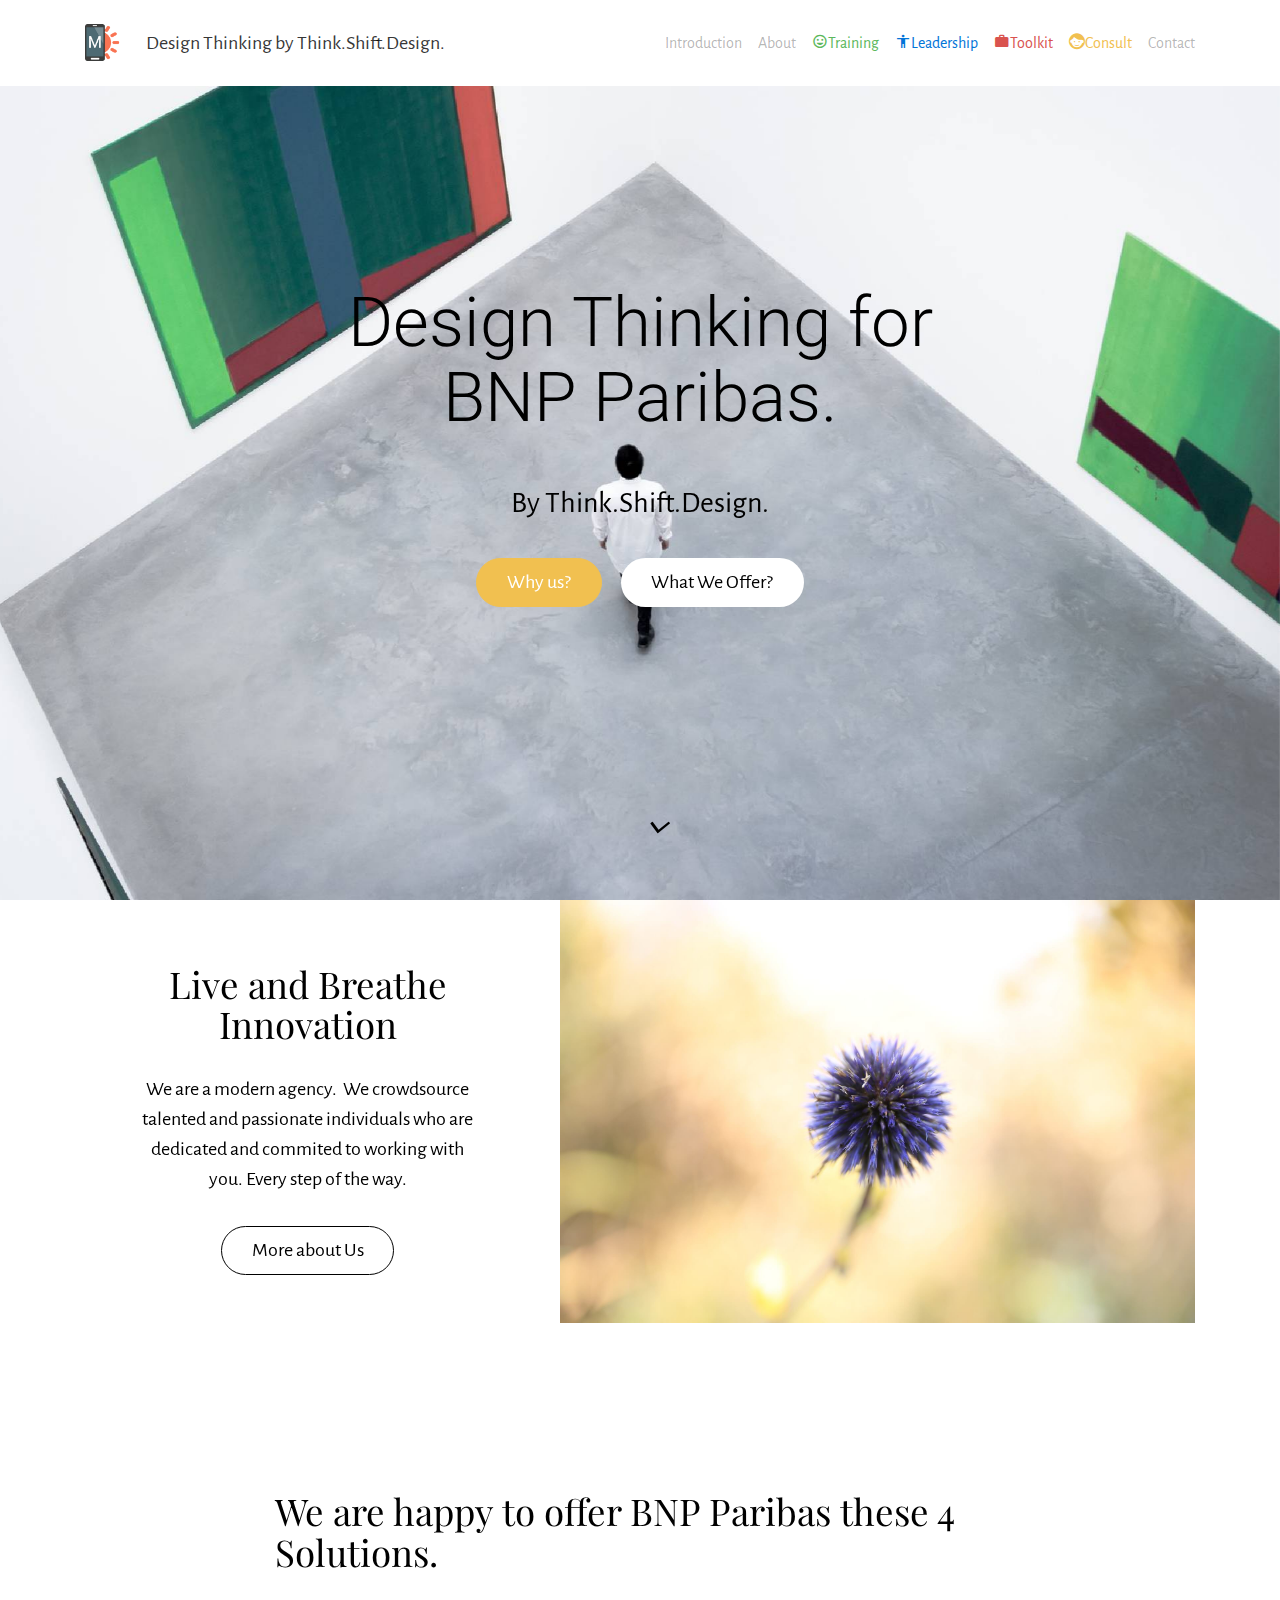
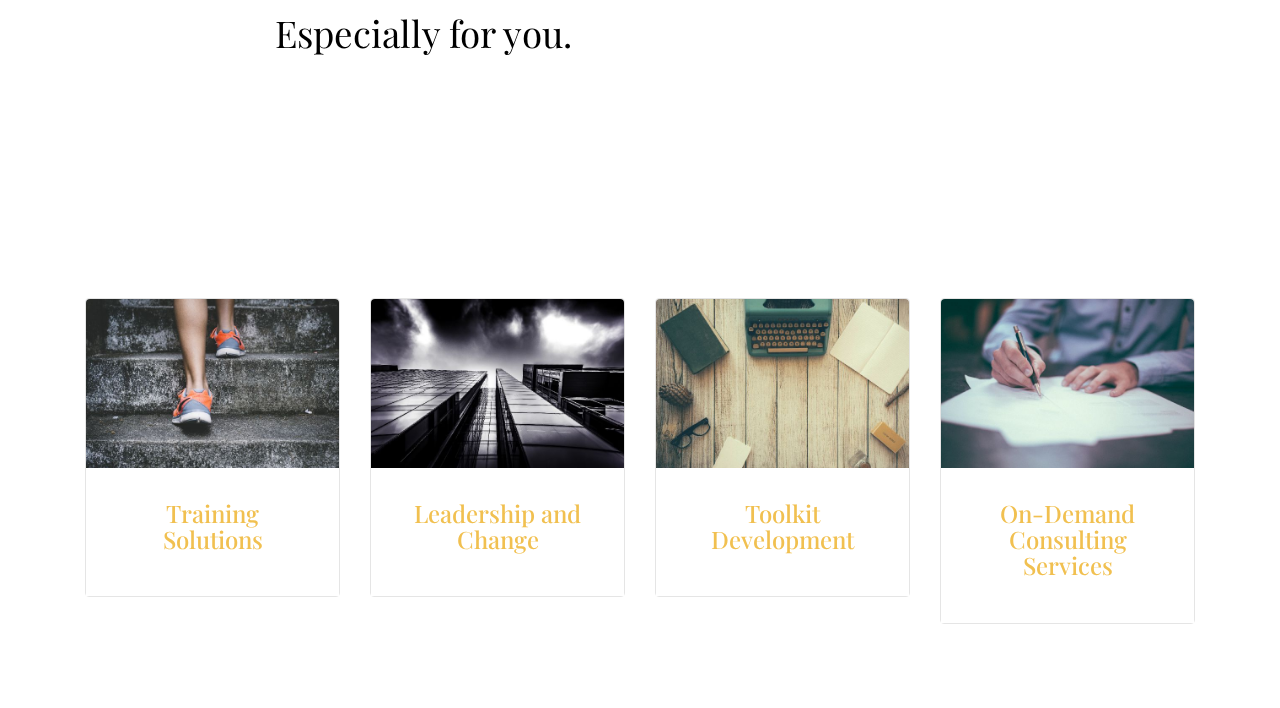
==== index.html @ ac3b5e06 "first draft" ====
<!DOCTYPE html>
<html>
<head>
  <!-- Site made with Mobirise Website Builder v3.10.3, https://mobirise.com -->
  <meta charset="UTF-8">
  <meta http-equiv="X-UA-Compatible" content="IE=edge">
  <meta name="generator" content="Mobirise v3.10.3, mobirise.com">
  <meta name="viewport" content="width=device-width, initial-scale=1">
  <link rel="shortcut icon" href="assets/images/logo.png" type="image/x-icon">
  <meta name="description" content="">
  
  <link rel="stylesheet" href="https://fonts.googleapis.com/css?family=Playfair+Display:400,700&subset=latin,cyrillic">
  <link rel="stylesheet" href="https://fonts.googleapis.com/css?family=Alegreya+Sans:400,700&subset=latin,vietnamese,latin-ext">
  <link rel="stylesheet" href="assets/bootstrap-material-design-font/css/material.css">
  <link rel="stylesheet" href="assets/font-awesome/css/font-awesome.min.css">
  <link rel="stylesheet" href="assets/tether/tether.min.css">
  <link rel="stylesheet" href="assets/bootstrap/css/bootstrap.min.css">
  <link rel="stylesheet" href="assets/font-awesome/css/font-awesome.min.css">
  <link rel="stylesheet" href="assets/puritym/css/style.css">
  <link rel="stylesheet" href="assets/mobirise/css/mbr-additional.css" type="text/css">
  
  
  
</head>
<body>
<nav class="navbar navbar-light mbr-navbar navbar-fixed-top" id="menu-6" style="background-color: rgb(255, 255, 255);">
    <div class="container">
        <button class="navbar-toggler pull-right hidden-md-up" type="button" data-toggle="collapse" data-target="#exCollapsingNavbar2">
            ☰
        </button>
        <div class="clearfix"></div>
        <div class="collapse navbar-toggleable-sm" id="exCollapsingNavbar2">
            <span class="navbar-logo"><a href="https://mobirise.com"><img src="assets/images/logo.png" alt="Mobirise"></a></span>
            <span><a class="navbar-brand" href="https://mobirise.com">Design Thinking by Think.Shift.Design.</a></span>

            

            <ul class="nav navbar-nav pull-xs-right"><li class="nav-item"><a class="nav-link" href="index.html">Introduction</a></li> <li class="nav-item"><a class="nav-link" href="index.html">About</a></li> <li class="nav-item"><a class="nav-link text-success" href="training.html"><span class="mdi-editor-insert-emoticon mbr-iconfont mbr-iconfont-btn-parent"></span>Training</a></li> <li class="nav-item"><a class="nav-link text-primary" href="leadership.html"><span class="mdi-action-accessibility mbr-iconfont mbr-iconfont-btn-parent"></span>Leadership</a></li> <li class="nav-item"><a class="nav-link text-danger" href="toolkit.html"><span class="mdi-action-work mbr-iconfont mbr-iconfont-btn-parent"></span>Toolkit</a></li> <li class="nav-item"><a class="nav-link text-warning" href="leadership.html"><span class="mdi-action-face-unlock mbr-iconfont mbr-iconfont-btn-parent"></span>Consult</a></li><li class="nav-item"><a class="nav-link" href="https://mobirise.com">Contact</a></li></ul>
        </div>
    </div>
</nav>

<section class="mbr-section mbr-section-full mbr-parallax-background mbr-after-navbar" id="header4-0" style="background-image: url(assets/images/full-unsplash-photo-1470072242968-5602a4283d62-2000x1344-5.jpg);">
    <div class="mbr-table-cell">
        
        <div class="container">
            <div class="row">
                <div class="col-md-8 col-md-offset-2 text-xs-center">

                    <h1 class="mbr-section-title display-1">Design Thinking for BNP Paribas.</h1>
                    <p class="lead">By Think.Shift.Design.</p>
                    <div class="mbr-buttons--center"><a class="btn btn-lg btn-warning" href="index.html#msg-box4-1">Why us?</a> <a class="btn btn-lg btn-white" href="index.html#msg-box2-3">What We Offer?</a></div>
                </div>
            </div>
        </div>
        <a class="mbr-arrow" href="#msg-box4-1"><i class="fa fa-angle-down"></i></a>
    </div>
</section>

<section class="mbr-section mbr-section-nopadding" id="msg-box4-1" style="background-color: rgb(255, 255, 255);">
    
    <div class="container">
        <div class="row">
            
            <div class="col-xs-12 col-md-6 col-lg-5 mbr-inner-padding text-xs-center">
                <h3 class="mbr-section-title display-4">Live and Breathe Innovation</h3>
                
                <div class="lead"><p>We are a modern agency. &nbsp;We crowdsource talented and passionate individuals who are dedicated and commited to working with you. Every step of the way.</p></div>
                <div><a class="btn btn-lg btn-secondary-outline" href="https://mobirise.com">More about Us</a></div>
            </div>
            <div class="col-md-6 col-lg-7">
                <div class="mbr-figure"><img src="assets/images/photo-4.jpg"></div>
            </div>
        </div>
    </div>
</section>

<section class="mbr-section mbr-section__container mbr-section__container--isolated" id="header3-u">
    <div class="container">
        <div class="row">
            <div class="col-md-8 col-md-offset-2">
                <h3 class="mbr-section-title display-4">We are happy to offer BNP Paribas these 4 Solutions.<br><br>Especially for you.</h3>
                
            </div>
        </div>
    </div>
</section>

<section class="mbr-section mbr-section-small" id="features1-5" style="background-color: rgb(255, 255, 255);">
    
    <div class="container">
        <div class="row">
            <div class="col-sm-6 col-md-3">
                <div class="card cart-block">
                    <div><a href="training.html"><img src="assets/images/full-unsplash-photo-1476480862126-209bfaa8edc8-600x400-18.jpg" class="card-img-top"></a></div>
                    <div class="card-block">
                        <h4 class="card-title text-xs-center"><a href="training.html" target="_blank">Training Solutions</a></h4>
                        
                        
                    </div>
                </div>
            </div>
            <div class="col-sm-6 col-md-3">
                <div class="card cart-block">
                    <div><a href="leadership.html"><img src="assets/images/full-unsplash-photo-1471523094700-e1ec9d935a90-600x400-56.jpg" class="card-img-top"></a></div>
                    <div class="card-block">
                        <h4 class="card-title text-xs-center"><a href="leadership.html" target="_blank">Leadership and Change</a></h4>
                        
                        
                    </div>
                </div>
            </div>
            <div class="col-sm-6 col-md-3">
                <div class="card cart-block">
                    <div><img src="assets/images/full-unsplash-photo-1432821596592-e2c18b78144f-600x400-53.jpg" class="card-img-top"></div>
                    <div class="card-block">
                        <h4 class="card-title text-xs-center"><a href="toolkit.html" target="_blank">Toolkit Development</a></h4>
                        
                        
                    </div>
                </div>
            </div>
            <div class="col-sm-6 col-md-3">
                <div class="card cart-block">
                    <div><img src="assets/images/full-unsplash-photo-1450101499163-c8848c66ca85-600x400-74.jpg" class="card-img-top"></div>
                    <div class="card-block">
                        <h4 class="card-title text-xs-center"><a href="consult.html" target="_blank">On-Demand Consulting Services</a></h4>
                        
                        
                    </div>
                </div>
            </div>
        </div>
    </div>
</section>


  <script src="assets/web/assets/jquery/jquery.min.js"></script>
  <script src="assets/tether/tether.min.js"></script>
  <script src="assets/bootstrap/js/bootstrap.min.js"></script>
  <script src="assets/smooth-scroll/SmoothScroll.js"></script>
  <script src="assets/jarallax/jarallax.js"></script>
  <script src="assets/puritym/js/script.js"></script>
  
  
</body>
</html>
---- assets/bootstrap-material-design-font/css/material.css ----
@font-face {
  font-family: 'Material-Design-Icons';
  src: url('../fonts/Material-Design-Icons.eot?3ocs8m');
  src: url('../fonts/Material-Design-Icons.eot?#iefix3ocs8m') format('embedded-opentype'), url('../fonts/Material-Design-Icons.woff?3ocs8m') format('woff'), url('../fonts/Material-Design-Icons.ttf?3ocs8m') format('truetype'), url('../fonts/Material-Design-Icons.svg?3ocs8m#Material-Design-Icons') format('svg');
  font-weight: normal;
  font-style: normal;
}
[class^="mdi-"],
[class*="mdi-"] {
  speak: none;
  display: inline-block;
  font-style: normal;
  font-variant:normal;
  font-weight:normal;
/*  font-size:24px;*/
  line-height:1;
  font-family:'Material-Design-Icons' !important;
  text-rendering: auto;
  
  -webkit-font-smoothing: antialiased;
  -moz-osx-font-smoothing: grayscale;
  -webkit-transform: translate(0, 0);
      -ms-transform: translate(0, 0);
          transform: translate(0, 0);
}
[class^="mdi-"]:before,
[class*="mdi-"]:before {
  display: inline-block;
  speak: none;
  text-decoration: inherit;
}
[class^="mdi-"].pull-left,
[class*="mdi-"].pull-left {
  margin-right: .3em;
}
[class^="mdi-"].pull-right,
[class*="mdi-"].pull-right {
  margin-left: .3em;
}
[class^="mdi-"].mdi-lg:before,
[class*="mdi-"].mdi-lg:before,
[class^="mdi-"].mdi-lg:after,
[class*="mdi-"].mdi-lg:after {
  font-size: 1.33333333em;
  line-height: 0.75em;
  vertical-align: -15%;
}
[class^="mdi-"].mdi-2x:before,
[class*="mdi-"].mdi-2x:before,
[class^="mdi-"].mdi-2x:after,
[class*="mdi-"].mdi-2x:after {
  font-size: 2em;
}
[class^="mdi-"].mdi-3x:before,
[class*="mdi-"].mdi-3x:before,
[class^="mdi-"].mdi-3x:after,
[class*="mdi-"].mdi-3x:after {
  font-size: 3em;
}
[class^="mdi-"].mdi-4x:before,
[class*="mdi-"].mdi-4x:before,
[class^="mdi-"].mdi-4x:after,
[class*="mdi-"].mdi-4x:after {
  font-size: 4em;
}
[class^="mdi-"].mdi-5x:before,
[class*="mdi-"].mdi-5x:before,
[class^="mdi-"].mdi-5x:after,
[class*="mdi-"].mdi-5x:after {
  font-size: 5em;
}
[class^="mdi-device-signal-cellular-"]:after,
[class^="mdi-device-battery-"]:after,
[class^="mdi-device-battery-charging-"]:after,
[class^="mdi-device-signal-cellular-connected-no-internet-"]:after,
[class^="mdi-device-signal-wifi-"]:after,
[class^="mdi-device-signal-wifi-statusbar-not-connected"]:after,
.mdi-device-network-wifi:after {
  opacity: .3;
  position: absolute;
  left: 0;
  top: 0;
  z-index: 1;
  display: inline-block;
  speak: none;
  text-decoration: inherit;
}
[class^="mdi-device-signal-cellular-"]:after {
  content: "\e758";
}
[class^="mdi-device-battery-"]:after {
  content: "\e735";
}
[class^="mdi-device-battery-charging-"]:after {
  content: "\e733";
}
[class^="mdi-device-signal-cellular-connected-no-internet-"]:after {
  content: "\e75d";
}
[class^="mdi-device-signal-wifi-"]:after,
.mdi-device-network-wifi:after {
  content: "\e765";
}
[class^="mdi-device-signal-wifi-statusbasr-not-connected"]:after {
  content: "\e8f7";
}
.mdi-device-signal-cellular-off:after,
.mdi-device-signal-cellular-null:after,
.mdi-device-signal-cellular-no-sim:after,
.mdi-device-signal-wifi-off:after,
.mdi-device-signal-wifi-4-bar:after,
.mdi-device-signal-cellular-4-bar:after,
.mdi-device-battery-alert:after,
.mdi-device-signal-cellular-connected-no-internet-4-bar:after,
.mdi-device-battery-std:after,
.mdi-device-battery-full .mdi-device-battery-unknown:after {
  content: "";
}
.mdi-fw {
  width: 1.28571429em;
  text-align: center;
}
.mdi-ul {
  padding-left: 0;
  margin-left: 2.14285714em;
  list-style-type: none;
}
.mdi-ul > li {
  position: relative;
}
.mdi-li {
  position: absolute;
  left: -2.14285714em;
  width: 2.14285714em;
  top: 0.14285714em;
  text-align: center;
}
.mdi-li.mdi-lg {
  left: -1.85714286em;
}
.mdi-border {
  padding: .2em .25em .15em;
  border: solid 0.08em #eeeeee;
  border-radius: .1em;
}
.mdi-spin {
  -webkit-animation: mdi-spin 2s infinite linear;
  animation: mdi-spin 2s infinite linear;
  -webkit-transform-origin: 50% 50%;
  -ms-transform-origin: 50% 50%;
      transform-origin: 50% 50%;
}
.mdi-pulse {
  -webkit-animation: mdi-spin 1s steps(8) infinite;
  animation: mdi-spin 1s steps(8) infinite;
  -webkit-transform-origin: 50% 50%;
  -ms-transform-origin: 50% 50%;
      transform-origin: 50% 50%;
}
@-webkit-keyframes mdi-spin {
  0% {
    -webkit-transform: rotate(0deg);
    transform: rotate(0deg);
  }
  100% {
    -webkit-transform: rotate(359deg);
    transform: rotate(359deg);
  }
}
@keyframes mdi-spin {
  0% {
    -webkit-transform: rotate(0deg);
    transform: rotate(0deg);
  }
  100% {
    -webkit-transform: rotate(359deg);
    transform: rotate(359deg);
  }
}
.mdi-rotate-90 {
  filter: progid:DXImageTransform.Microsoft.BasicImage(rotation=1);
  -webkit-transform: rotate(90deg);
  -ms-transform: rotate(90deg);
  transform: rotate(90deg);
}
.mdi-rotate-180 {
  filter: progid:DXImageTransform.Microsoft.BasicImage(rotation=2);
  -webkit-transform: rotate(180deg);
  -ms-transform: rotate(180deg);
  transform: rotate(180deg);
}
.mdi-rotate-270 {
  filter: progid:DXImageTransform.Microsoft.BasicImage(rotation=3);
  -webkit-transform: rotate(270deg);
  -ms-transform: rotate(270deg);
  transform: rotate(270deg);
}
.mdi-flip-horizontal {
  filter: progid:DXImageTransform.Microsoft.BasicImage(rotation=0, mirror=1);
  -webkit-transform: scale(-1, 1);
  -ms-transform: scale(-1, 1);
  transform: scale(-1, 1);
}
.mdi-flip-vertical {
  filter: progid:DXImageTransform.Microsoft.BasicImage(rotation=2, mirror=1);
  -webkit-transform: scale(1, -1);
  -ms-transform: scale(1, -1);
  transform: scale(1, -1);
}
:root .mdi-rotate-90,
:root .mdi-rotate-180,
:root .mdi-rotate-270,
:root .mdi-flip-horizontal,
:root .mdi-flip-vertical {
  -webkit-filter: none;
          filter: none;
}
.mdi-stack {
  position: relative;
  display: inline-block;
  width: 2em;
  height: 2em;
  line-height: 2em;
  vertical-align: middle;
}
.mdi-stack-1x,
.mdi-stack-2x {
  position: absolute;
  left: 0;
  width: 100%;
  text-align: center;
}
.mdi-stack-1x {
  line-height: inherit;
}
.mdi-stack-2x {
  font-size: 2em;
}
.mdi-inverse {
  color: #ffffff;
}
/* Start Icons */
.mdi-action-3d-rotation:before {
  content: "\e600";
}
.mdi-action-accessibility:before {
  content: "\e601";
}
.mdi-action-account-balance-wallet:before {
  content: "\e602";
}
.mdi-action-account-balance:before {
  content: "\e603";
}
.mdi-action-account-box:before {
  content: "\e604";
}
.mdi-action-account-child:before {
  content: "\e605";
}
.mdi-action-account-circle:before {
  content: "\e606";
}
.mdi-action-add-shopping-cart:before {
  content: "\e607";
}
.mdi-action-alarm-add:before {
  content: "\e608";
}
.mdi-action-alarm-off:before {
  content: "\e609";
}
.mdi-action-alarm-on:before {
  content: "\e60a";
}
.mdi-action-alarm:before {
  content: "\e60b";
}
.mdi-action-android:before {
  content: "\e60c";
}
.mdi-action-announcement:before {
  content: "\e60d";
}
.mdi-action-aspect-ratio:before {
  content: "\e60e";
}
.mdi-action-assessment:before {
  content: "\e60f";
}
.mdi-action-assignment-ind:before {
  content: "\e610";
}
.mdi-action-assignment-late:before {
  content: "\e611";
}
.mdi-action-assignment-return:before {
  content: "\e612";
}
.mdi-action-assignment-returned:before {
  content: "\e613";
}
.mdi-action-assignment-turned-in:before {
  content: "\e614";
}
.mdi-action-assignment:before {
  content: "\e615";
}
.mdi-action-autorenew:before {
  content: "\e616";
}
.mdi-action-backup:before {
  content: "\e617";
}
.mdi-action-book:before {
  content: "\e618";
}
.mdi-action-bookmark-outline:before {
  content: "\e619";
}
.mdi-action-bookmark:before {
  content: "\e61a";
}
.mdi-action-bug-report:before {
  content: "\e61b";
}
.mdi-action-cached:before {
  content: "\e61c";
}
.mdi-action-check-circle:before {
  content: "\e61d";
}
.mdi-action-class:before {
  content: "\e61e";
}
.mdi-action-credit-card:before {
  content: "\e61f";
}
.mdi-action-dashboard:before {
  content: "\e620";
}
.mdi-action-delete:before {
  content: "\e621";
}
.mdi-action-description:before {
  content: "\e622";
}
.mdi-action-dns:before {
  content: "\e623";
}
.mdi-action-done-all:before {
  content: "\e624";
}
.mdi-action-done:before {
  content: "\e625";
}
.mdi-action-event:before {
  content: "\e626";
}
.mdi-action-exit-to-app:before {
  content: "\e627";
}
.mdi-action-explore:before {
  content: "\e628";
}
.mdi-action-extension:before {
  content: "\e629";
}
.mdi-action-face-unlock:before {
  content: "\e62a";
}
.mdi-action-favorite-outline:before {
  content: "\e62b";
}
.mdi-action-favorite:before {
  content: "\e62c";
}
.mdi-action-find-in-page:before {
  content: "\e62d";
}
.mdi-action-find-replace:before {
  content: "\e62e";
}
.mdi-action-flip-to-back:before {
  content: "\e62f";
}
.mdi-action-flip-to-front:before {
  content: "\e630";
}
.mdi-action-get-app:before {
  content: "\e631";
}
.mdi-action-grade:before {
  content: "\e632";
}
.mdi-action-group-work:before {
  content: "\e633";
}
.mdi-action-help:before {
  content: "\e634";
}
.mdi-action-highlight-remove:before {
  content: "\e635";
}
.mdi-action-history:before {
  content: "\e636";
}
.mdi-action-home:before {
  content: "\e637";
}
.mdi-action-https:before {
  content: "\e638";
}
.mdi-action-info-outline:before {
  content: "\e639";
}
.mdi-action-info:before {
  content: "\e63a";
}
.mdi-action-input:before {
  content: "\e63b";
}
.mdi-action-invert-colors:before {
  content: "\e63c";
}
.mdi-action-label-outline:before {
  content: "\e63d";
}
.mdi-action-label:before {
  content: "\e63e";
}
.mdi-action-language:before {
  content: "\e63f";
}
.mdi-action-launch:before {
  content: "\e640";
}
.mdi-action-list:before {
  content: "\e641";
}
.mdi-action-lock-open:before {
  content: "\e642";
}
.mdi-action-lock-outline:before {
  content: "\e643";
}
.mdi-action-lock:before {
  content: "\e644";
}
.mdi-action-loyalty:before {
  content: "\e645";
}
.mdi-action-markunread-mailbox:before {
  content: "\e646";
}
.mdi-action-note-add:before {
  content: "\e647";
}
.mdi-action-open-in-browser:before {
  content: "\e648";
}
.mdi-action-open-in-new:before {
  content: "\e649";
}
.mdi-action-open-with:before {
  content: "\e64a";
}
.mdi-action-pageview:before {
  content: "\e64b";
}
.mdi-action-payment:before {
  content: "\e64c";
}
.mdi-action-perm-camera-mic:before {
  content: "\e64d";
}
.mdi-action-perm-contact-cal:before {
  content: "\e64e";
}
.mdi-action-perm-data-setting:before {
  content: "\e64f";
}
.mdi-action-perm-device-info:before {
  content: "\e650";
}
.mdi-action-perm-identity:before {
  content: "\e651";
}
.mdi-action-perm-media:before {
  content: "\e652";
}
.mdi-action-perm-phone-msg:before {
  content: "\e653";
}
.mdi-action-perm-scan-wifi:before {
  content: "\e654";
}
.mdi-action-picture-in-picture:before {
  content: "\e655";
}
.mdi-action-polymer:before {
  content: "\e656";
}
.mdi-action-print:before {
  content: "\e657";
}
.mdi-action-query-builder:before {
  content: "\e658";
}
.mdi-action-question-answer:before {
  content: "\e659";
}
.mdi-action-receipt:before {
  content: "\e65a";
}
.mdi-action-redeem:before {
  content: "\e65b";
}
.mdi-action-reorder:before {
  content: "\e65c";
}
.mdi-action-report-problem:before {
  content: "\e65d";
}
.mdi-action-restore:before {
  content: "\e65e";
}
.mdi-action-room:before {
  content: "\e65f";
}
.mdi-action-schedule:before {
  content: "\e660";
}
.mdi-action-search:before {
  content: "\e661";
}
.mdi-action-settings-applications:before {
  content: "\e662";
}
.mdi-action-settings-backup-restore:before {
  content: "\e663";
}
.mdi-action-settings-bluetooth:before {
  content: "\e664";
}
.mdi-action-settings-cell:before {
  content: "\e665";
}
.mdi-action-settings-display:before {
  content: "\e666";
}
.mdi-action-settings-ethernet:before {
  content: "\e667";
}
.mdi-action-settings-input-antenna:before {
  content: "\e668";
}
.mdi-action-settings-input-component:before {
  content: "\e669";
}
.mdi-action-settings-input-composite:before {
  content: "\e66a";
}
.mdi-action-settings-input-hdmi:before {
  content: "\e66b";
}
.mdi-action-settings-input-svideo:before {
  content: "\e66c";
}
.mdi-action-settings-overscan:before {
  content: "\e66d";
}
.mdi-action-settings-phone:before {
  content: "\e66e";
}
.mdi-action-settings-power:before {
  content: "\e66f";
}
.mdi-action-settings-remote:before {
  content: "\e670";
}
.mdi-action-settings-voice:before {
  content: "\e671";
}
.mdi-action-settings:before {
  content: "\e672";
}
.mdi-action-shop-two:before {
  content: "\e673";
}
.mdi-action-shop:before {
  content: "\e674";
}
.mdi-action-shopping-basket:before {
  content: "\e675";
}
.mdi-action-shopping-cart:before {
  content: "\e676";
}
.mdi-action-speaker-notes:before {
  content: "\e677";
}
.mdi-action-spellcheck:before {
  content: "\e678";
}
.mdi-action-star-rate:before {
  content: "\e679";
}
.mdi-action-stars:before {
  content: "\e67a";
}
.mdi-action-store:before {
  content: "\e67b";
}
.mdi-action-subject:before {
  content: "\e67c";
}
.mdi-action-supervisor-account:before {
  content: "\e67d";
}
.mdi-action-swap-horiz:before {
  content: "\e67e";
}
.mdi-action-swap-vert-circle:before {
  content: "\e67f";
}
.mdi-action-swap-vert:before {
  content: "\e680";
}
.mdi-action-system-update-tv:before {
  content: "\e681";
}
.mdi-action-tab-unselected:before {
  content: "\e682";
}
.mdi-action-tab:before {
  content: "\e683";
}
.mdi-action-theaters:before {
  content: "\e684";
}
.mdi-action-thumb-down:before {
  content: "\e685";
}
.mdi-action-thumb-up:before {
  content: "\e686";
}
.mdi-action-thumbs-up-down:before {
  content: "\e687";
}
.mdi-action-toc:before {
  content: "\e688";
}
.mdi-action-today:before {
  content: "\e689";
}
.mdi-action-track-changes:before {
  content: "\e68a";
}
.mdi-action-translate:before {
  content: "\e68b";
}
.mdi-action-trending-down:before {
  content: "\e68c";
}
.mdi-action-trending-neutral:before {
  content: "\e68d";
}
.mdi-action-trending-up:before {
  content: "\e68e";
}
.mdi-action-turned-in-not:before {
  content: "\e68f";
}
.mdi-action-turned-in:before {
  content: "\e690";
}
.mdi-action-verified-user:before {
  content: "\e691";
}
.mdi-action-view-agenda:before {
  content: "\e692";
}
.mdi-action-view-array:before {
  content: "\e693";
}
.mdi-action-view-carousel:before {
  content: "\e694";
}
.mdi-action-view-column:before {
  content: "\e695";
}
.mdi-action-view-day:before {
  content: "\e696";
}
.mdi-action-view-headline:before {
  content: "\e697";
}
.mdi-action-view-list:before {
  content: "\e698";
}
.mdi-action-view-module:before {
  content: "\e699";
}
.mdi-action-view-quilt:before {
  content: "\e69a";
}
.mdi-action-view-stream:before {
  content: "\e69b";
}
.mdi-action-view-week:before {
  content: "\e69c";
}
.mdi-action-visibility-off:before {
  content: "\e69d";
}
.mdi-action-visibility:before {
  content: "\e69e";
}
.mdi-action-wallet-giftcard:before {
  content: "\e69f";
}
.mdi-action-wallet-membership:before {
  content: "\e6a0";
}
.mdi-action-wallet-travel:before {
  content: "\e6a1";
}
.mdi-action-work:before {
  content: "\e6a2";
}
.mdi-alert-error:before {
  content: "\e6a3";
}
.mdi-alert-warning:before {
  content: "\e6a4";
}
.mdi-av-album:before {
  content: "\e6a5";
}
.mdi-av-closed-caption:before {
  content: "\e6a6";
}
.mdi-av-equalizer:before {
  content: "\e6a7";
}
.mdi-av-explicit:before {
  content: "\e6a8";
}
.mdi-av-fast-forward:before {
  content: "\e6a9";
}
.mdi-av-fast-rewind:before {
  content: "\e6aa";
}
.mdi-av-games:before {
  content: "\e6ab";
}
.mdi-av-hearing:before {
  content: "\e6ac";
}
.mdi-av-high-quality:before {
  content: "\e6ad";
}
.mdi-av-loop:before {
  content: "\e6ae";
}
.mdi-av-mic-none:before {
  content: "\e6af";
}
.mdi-av-mic-off:before {
  content: "\e6b0";
}
.mdi-av-mic:before {
  content: "\e6b1";
}
.mdi-av-movie:before {
  content: "\e6b2";
}
.mdi-av-my-library-add:before {
  content: "\e6b3";
}
.mdi-av-my-library-books:before {
  content: "\e6b4";
}
.mdi-av-my-library-music:before {
  content: "\e6b5";
}
.mdi-av-new-releases:before {
  content: "\e6b6";
}
.mdi-av-not-interested:before {
  content: "\e6b7";
}
.mdi-av-pause-circle-fill:before {
  content: "\e6b8";
}
.mdi-av-pause-circle-outline:before {
  content: "\e6b9";
}
.mdi-av-pause:before {
  content: "\e6ba";
}
.mdi-av-play-arrow:before {
  content: "\e6bb";
}
.mdi-av-play-circle-fill:before {
  content: "\e6bc";
}
.mdi-av-play-circle-outline:before {
  content: "\e6bd";
}
.mdi-av-play-shopping-bag:before {
  content: "\e6be";
}
.mdi-av-playlist-add:before {
  content: "\e6bf";
}
.mdi-av-queue-music:before {
  content: "\e6c0";
}
.mdi-av-queue:before {
  content: "\e6c1";
}
.mdi-av-radio:before {
  content: "\e6c2";
}
.mdi-av-recent-actors:before {
  content: "\e6c3";
}
.mdi-av-repeat-one:before {
  content: "\e6c4";
}
.mdi-av-repeat:before {
  content: "\e6c5";
}
.mdi-av-replay:before {
  content: "\e6c6";
}
.mdi-av-shuffle:before {
  content: "\e6c7";
}
.mdi-av-skip-next:before {
  content: "\e6c8";
}
.mdi-av-skip-previous:before {
  content: "\e6c9";
}
.mdi-av-snooze:before {
  content: "\e6ca";
}
.mdi-av-stop:before {
  content: "\e6cb";
}
.mdi-av-subtitles:before {
  content: "\e6cc";
}
.mdi-av-surround-sound:before {
  content: "\e6cd";
}
.mdi-av-timer:before {
  content: "\e6ce";
}
.mdi-av-video-collection:before {
  content: "\e6cf";
}
.mdi-av-videocam-off:before {
  content: "\e6d0";
}
.mdi-av-videocam:before {
  content: "\e6d1";
}
.mdi-av-volume-down:before {
  content: "\e6d2";
}
.mdi-av-volume-mute:before {
  content: "\e6d3";
}
.mdi-av-volume-off:before {
  content: "\e6d4";
}
.mdi-av-volume-up:before {
  content: "\e6d5";
}
.mdi-av-web:before {
  content: "\e6d6";
}
.mdi-communication-business:before {
  content: "\e6d7";
}
.mdi-communication-call-end:before {
  content: "\e6d8";
}
.mdi-communication-call-made:before {
  content: "\e6d9";
}
.mdi-communication-call-merge:before {
  content: "\e6da";
}
.mdi-communication-call-missed:before {
  content: "\e6db";
}
.mdi-communication-call-received:before {
  content: "\e6dc";
}
.mdi-communication-call-split:before {
  content: "\e6dd";
}
.mdi-communication-call:before {
  content: "\e6de";
}
.mdi-communication-chat:before {
  content: "\e6df";
}
.mdi-communication-clear-all:before {
  content: "\e6e0";
}
.mdi-communication-comment:before {
  content: "\e6e1";
}
.mdi-communication-contacts:before {
  content: "\e6e2";
}
.mdi-communication-dialer-sip:before {
  content: "\e6e3";
}
.mdi-communication-dialpad:before {
  content: "\e6e4";
}
.mdi-communication-dnd-on:before {
  content: "\e6e5";
}
.mdi-communication-email:before {
  content: "\e6e6";
}
.mdi-communication-forum:before {
  content: "\e6e7";
}
.mdi-communication-import-export:before {
  content: "\e6e8";
}
.mdi-communication-invert-colors-off:before {
  content: "\e6e9";
}
.mdi-communication-invert-colors-on:before {
  content: "\e6ea";
}
.mdi-communication-live-help:before {
  content: "\e6eb";
}
.mdi-communication-location-off:before {
  content: "\e6ec";
}
.mdi-communication-location-on:before {
  content: "\e6ed";
}
.mdi-communication-message:before {
  content: "\e6ee";
}
.mdi-communication-messenger:before {
  content: "\e6ef";
}
.mdi-communication-no-sim:before {
  content: "\e6f0";
}
.mdi-communication-phone:before {
  content: "\e6f1";
}
.mdi-communication-portable-wifi-off:before {
  content: "\e6f2";
}
.mdi-communication-quick-contacts-dialer:before {
  content: "\e6f3";
}
.mdi-communication-quick-contacts-mail:before {
  content: "\e6f4";
}
.mdi-communication-ring-volume:before {
  content: "\e6f5";
}
.mdi-communication-stay-current-landscape:before {
  content: "\e6f6";
}
.mdi-communication-stay-current-portrait:before {
  content: "\e6f7";
}
.mdi-communication-stay-primary-landscape:before {
  content: "\e6f8";
}
.mdi-communication-stay-primary-portrait:before {
  content: "\e6f9";
}
.mdi-communication-swap-calls:before {
  content: "\e6fa";
}
.mdi-communication-textsms:before {
  content: "\e6fb";
}
.mdi-communication-voicemail:before {
  content: "\e6fc";
}
.mdi-communication-vpn-key:before {
  content: "\e6fd";
}
.mdi-content-add-box:before {
  content: "\e6fe";
}
.mdi-content-add-circle-outline:before {
  content: "\e6ff";
}
.mdi-content-add-circle:before {
  content: "\e700";
}
.mdi-content-add:before {
  content: "\e701";
}
.mdi-content-archive:before {
  content: "\e702";
}
.mdi-content-backspace:before {
  content: "\e703";
}
.mdi-content-block:before {
  content: "\e704";
}
.mdi-content-clear:before {
  content: "\e705";
}
.mdi-content-content-copy:before {
  content: "\e706";
}
.mdi-content-content-cut:before {
  content: "\e707";
}
.mdi-content-content-paste:before {
  content: "\e708";
}
.mdi-content-create:before {
  content: "\e709";
}
.mdi-content-drafts:before {
  content: "\e70a";
}
.mdi-content-filter-list:before {
  content: "\e70b";
}
.mdi-content-flag:before {
  content: "\e70c";
}
.mdi-content-forward:before {
  content: "\e70d";
}
.mdi-content-gesture:before {
  content: "\e70e";
}
.mdi-content-inbox:before {
  content: "\e70f";
}
.mdi-content-link:before {
  content: "\e710";
}
.mdi-content-mail:before {
  content: "\e711";
}
.mdi-content-markunread:before {
  content: "\e712";
}
.mdi-content-redo:before {
  content: "\e713";
}
.mdi-content-remove-circle-outline:before {
  content: "\e714";
}
.mdi-content-remove-circle:before {
  content: "\e715";
}
.mdi-content-remove:before {
  content: "\e716";
}
.mdi-content-reply-all:before {
  content: "\e717";
}
.mdi-content-reply:before {
  content: "\e718";
}
.mdi-content-report:before {
  content: "\e719";
}
.mdi-content-save:before {
  content: "\e71a";
}
.mdi-content-select-all:before {
  content: "\e71b";
}
.mdi-content-send:before {
  content: "\e71c";
}
.mdi-content-sort:before {
  content: "\e71d";
}
.mdi-content-text-format:before {
  content: "\e71e";
}
.mdi-content-undo:before {
  content: "\e71f";
}
.mdi-editor-attach-file:before {
  content: "\e776";
}
.mdi-editor-attach-money:before {
  content: "\e777";
}
.mdi-editor-border-all:before {
  content: "\e778";
}
.mdi-editor-border-bottom:before {
  content: "\e779";
}
.mdi-editor-border-clear:before {
  content: "\e77a";
}
.mdi-editor-border-color:before {
  content: "\e77b";
}
.mdi-editor-border-horizontal:before {
  content: "\e77c";
}
.mdi-editor-border-inner:before {
  content: "\e77d";
}
.mdi-editor-border-left:before {
  content: "\e77e";
}
.mdi-editor-border-outer:before {
  content: "\e77f";
}
.mdi-editor-border-right:before {
  content: "\e780";
}
.mdi-editor-border-style:before {
  content: "\e781";
}
.mdi-editor-border-top:before {
  content: "\e782";
}
.mdi-editor-border-vertical:before {
  content: "\e783";
}
.mdi-editor-format-align-center:before {
  content: "\e784";
}
.mdi-editor-format-align-justify:before {
  content: "\e785";
}
.mdi-editor-format-align-left:before {
  content: "\e786";
}
.mdi-editor-format-align-right:before {
  content: "\e787";
}
.mdi-editor-format-bold:before {
  content: "\e788";
}
.mdi-editor-format-clear:before {
  content: "\e789";
}
.mdi-editor-format-color-fill:before {
  content: "\e78a";
}
.mdi-editor-format-color-reset:before {
  content: "\e78b";
}
.mdi-editor-format-color-text:before {
  content: "\e78c";
}
.mdi-editor-format-indent-decrease:before {
  content: "\e78d";
}
.mdi-editor-format-indent-increase:before {
  content: "\e78e";
}
.mdi-editor-format-italic:before {
  content: "\e78f";
}
.mdi-editor-format-line-spacing:before {
  content: "\e790";
}
.mdi-editor-format-list-bulleted:before {
  content: "\e791";
}
.mdi-editor-format-list-numbered:before {
  content: "\e792";
}
.mdi-editor-format-paint:before {
  content: "\e793";
}
.mdi-editor-format-quote:before {
  content: "\e794";
}
.mdi-editor-format-size:before {
  content: "\e795";
}
.mdi-editor-format-strikethrough:before {
  content: "\e796";
}
.mdi-editor-format-textdirection-l-to-r:before {
  content: "\e797";
}
.mdi-editor-format-textdirection-r-to-l:before {
  content: "\e798";
}
.mdi-editor-format-underline:before {
  content: "\e799";
}
.mdi-editor-functions:before {
  content: "\e79a";
}
.mdi-editor-insert-chart:before {
  content: "\e79b";
}
.mdi-editor-insert-comment:before {
  content: "\e79c";
}
.mdi-editor-insert-drive-file:before {
  content: "\e79d";
}
.mdi-editor-insert-emoticon:before {
  content: "\e79e";
}
.mdi-editor-insert-invitation:before {
  content: "\e79f";
}
.mdi-editor-insert-link:before {
  content: "\e7a0";
}
.mdi-editor-insert-photo:before {
  content: "\e7a1";
}
.mdi-editor-merge-type:before {
  content: "\e7a2";
}
.mdi-editor-mode-comment:before {
  content: "\e7a3";
}
.mdi-editor-mode-edit:before {
  content: "\e7a4";
}
.mdi-editor-publish:before {
  content: "\e7a5";
}
.mdi-editor-vertical-align-bottom:before {
  content: "\e7a6";
}
.mdi-editor-vertical-align-center:before {
  content: "\e7a7";
}
.mdi-editor-vertical-align-top:before {
  content: "\e7a8";
}
.mdi-editor-wrap-text:before {
  content: "\e7a9";
}
.mdi-file-attachment:before {
  content: "\e7aa";
}
.mdi-file-cloud-circle:before {
  content: "\e7ab";
}
.mdi-file-cloud-done:before {
  content: "\e7ac";
}
.mdi-file-cloud-download:before {
  content: "\e7ad";
}
.mdi-file-cloud-off:before {
  content: "\e7ae";
}
.mdi-file-cloud-queue:before {
  content: "\e7af";
}
.mdi-file-cloud-upload:before {
  content: "\e7b0";
}
.mdi-file-cloud:before {
  content: "\e7b1";
}
.mdi-file-file-download:before {
  content: "\e7b2";
}
.mdi-file-file-upload:before {
  content: "\e7b3";
}
.mdi-file-folder-open:before {
  content: "\e7b4";
}
.mdi-file-folder-shared:before {
  content: "\e7b5";
}
.mdi-file-folder:before {
  content: "\e7b6";
}
.mdi-device-access-alarm:before {
  content: "\e720";
}
.mdi-device-access-alarms:before {
  content: "\e721";
}
.mdi-device-access-time:before {
  content: "\e722";
}
.mdi-device-add-alarm:before {
  content: "\e723";
}
.mdi-device-airplanemode-off:before {
  content: "\e724";
}
.mdi-device-airplanemode-on:before {
  content: "\e725";
}
.mdi-device-battery-20:before {
  content: "\e726";
}
.mdi-device-battery-30:before {
  content: "\e727";
}
.mdi-device-battery-50:before {
  content: "\e728";
}
.mdi-device-battery-60:before {
  content: "\e729";
}
.mdi-device-battery-80:before {
  content: "\e72a";
}
.mdi-device-battery-90:before {
  content: "\e72b";
}
.mdi-device-battery-alert:before {
  content: "\e72c";
}
.mdi-device-battery-charging-20:before {
  content: "\e72d";
}
.mdi-device-battery-charging-30:before {
  content: "\e72e";
}
.mdi-device-battery-charging-50:before {
  content: "\e72f";
}
.mdi-device-battery-charging-60:before {
  content: "\e730";
}
.mdi-device-battery-charging-80:before {
  content: "\e731";
}
.mdi-device-battery-charging-90:before {
  content: "\e732";
}
.mdi-device-battery-charging-full:before {
  content: "\e733";
}
.mdi-device-battery-full:before {
  content: "\e734";
}
.mdi-device-battery-std:before {
  content: "\e735";
}
.mdi-device-battery-unknown:before {
  content: "\e736";
}
.mdi-device-bluetooth-connected:before {
  content: "\e737";
}
.mdi-device-bluetooth-disabled:before {
  content: "\e738";
}
.mdi-device-bluetooth-searching:before {
  content: "\e739";
}
.mdi-device-bluetooth:before {
  content: "\e73a";
}
.mdi-device-brightness-auto:before {
  content: "\e73b";
}
.mdi-device-brightness-high:before {
  content: "\e73c";
}
.mdi-device-brightness-low:before {
  content: "\e73d";
}
.mdi-device-brightness-medium:before {
  content: "\e73e";
}
.mdi-device-data-usage:before {
  content: "\e73f";
}
.mdi-device-developer-mode:before {
  content: "\e740";
}
.mdi-device-devices:before {
  content: "\e741";
}
.mdi-device-dvr:before {
  content: "\e742";
}
.mdi-device-gps-fixed:before {
  content: "\e743";
}
.mdi-device-gps-not-fixed:before {
  content: "\e744";
}
.mdi-device-gps-off:before {
  content: "\e745";
}
.mdi-device-location-disabled:before {
  content: "\e746";
}
.mdi-device-location-searching:before {
  content: "\e747";
}
.mdi-device-multitrack-audio:before {
  content: "\e748";
}
.mdi-device-network-cell:before {
  content: "\e749";
}
.mdi-device-network-wifi:before {
  content: "\e74a";
}
.mdi-device-nfc:before {
  content: "\e74b";
}
.mdi-device-now-wallpaper:before {
  content: "\e74c";
}
.mdi-device-now-widgets:before {
  content: "\e74d";
}
.mdi-device-screen-lock-landscape:before {
  content: "\e74e";
}
.mdi-device-screen-lock-portrait:before {
  content: "\e74f";
}
.mdi-device-screen-lock-rotation:before {
  content: "\e750";
}
.mdi-device-screen-rotation:before {
  content: "\e751";
}
.mdi-device-sd-storage:before {
  content: "\e752";
}
.mdi-device-settings-system-daydream:before {
  content: "\e753";
}
.mdi-device-signal-cellular-0-bar:before {
  content: "\e754";
}
.mdi-device-signal-cellular-1-bar:before {
  content: "\e755";
}
.mdi-device-signal-cellular-2-bar:before {
  content: "\e756";
}
.mdi-device-signal-cellular-3-bar:before {
  content: "\e757";
}
.mdi-device-signal-cellular-4-bar:before {
  content: "\e758";
}
.mdi-signal-wifi-statusbar-connected-no-internet-after:before {
  content: "\e8f6";
}
.mdi-device-signal-cellular-connected-no-internet-0-bar:before {
  content: "\e759";
}
.mdi-device-signal-cellular-connected-no-internet-1-bar:before {
  content: "\e75a";
}
.mdi-device-signal-cellular-connected-no-internet-2-bar:before {
  content: "\e75b";
}
.mdi-device-signal-cellular-connected-no-internet-3-bar:before {
  content: "\e75c";
}
.mdi-device-signal-cellular-connected-no-internet-4-bar:before {
  content: "\e75d";
}
.mdi-device-signal-cellular-no-sim:before {
  content: "\e75e";
}
.mdi-device-signal-cellular-null:before {
  content: "\e75f";
}
.mdi-device-signal-cellular-off:before {
  content: "\e760";
}
.mdi-device-signal-wifi-0-bar:before {
  content: "\e761";
}
.mdi-device-signal-wifi-1-bar:before {
  content: "\e762";
}
.mdi-device-signal-wifi-2-bar:before {
  content: "\e763";
}
.mdi-device-signal-wifi-3-bar:before {
  content: "\e764";
}
.mdi-device-signal-wifi-4-bar:before {
  content: "\e765";
}
.mdi-device-signal-wifi-off:before {
  content: "\e766";
}
.mdi-device-signal-wifi-statusbar-1-bar:before {
  content: "\e767";
}
.mdi-device-signal-wifi-statusbar-2-bar:before {
  content: "\e768";
}
.mdi-device-signal-wifi-statusbar-3-bar:before {
  content: "\e769";
}
.mdi-device-signal-wifi-statusbar-4-bar:before {
  content: "\e76a";
}
.mdi-device-signal-wifi-statusbar-connected-no-internet-:before {
  content: "\e76b";
}
.mdi-device-signal-wifi-statusbar-connected-no-internet:before {
  content: "\e76f";
}
.mdi-device-signal-wifi-statusbar-connected-no-internet-2:before {
  content: "\e76c";
}
.mdi-device-signal-wifi-statusbar-connected-no-internet-3:before {
  content: "\e76d";
}
.mdi-device-signal-wifi-statusbar-connected-no-internet-4:before {
  content: "\e76e";
}
.mdi-signal-wifi-statusbar-not-connected-after:before {
  content: "\e8f7";
}
.mdi-device-signal-wifi-statusbar-not-connected:before {
  content: "\e770";
}
.mdi-device-signal-wifi-statusbar-null:before {
  content: "\e771";
}
.mdi-device-storage:before {
  content: "\e772";
}
.mdi-device-usb:before {
  content: "\e773";
}
.mdi-device-wifi-lock:before {
  content: "\e774";
}
.mdi-device-wifi-tethering:before {
  content: "\e775";
}
.mdi-hardware-cast-connected:before {
  content: "\e7b7";
}
.mdi-hardware-cast:before {
  content: "\e7b8";
}
.mdi-hardware-computer:before {
  content: "\e7b9";
}
.mdi-hardware-desktop-mac:before {
  content: "\e7ba";
}
.mdi-hardware-desktop-windows:before {
  content: "\e7bb";
}
.mdi-hardware-dock:before {
  content: "\e7bc";
}
.mdi-hardware-gamepad:before {
  content: "\e7bd";
}
.mdi-hardware-headset-mic:before {
  content: "\e7be";
}
.mdi-hardware-headset:before {
  content: "\e7bf";
}
.mdi-hardware-keyboard-alt:before {
  content: "\e7c0";
}
.mdi-hardware-keyboard-arrow-down:before {
  content: "\e7c1";
}
.mdi-hardware-keyboard-arrow-left:before {
  content: "\e7c2";
}
.mdi-hardware-keyboard-arrow-right:before {
  content: "\e7c3";
}
.mdi-hardware-keyboard-arrow-up:before {
  content: "\e7c4";
}
.mdi-hardware-keyboard-backspace:before {
  content: "\e7c5";
}
.mdi-hardware-keyboard-capslock:before {
  content: "\e7c6";
}
.mdi-hardware-keyboard-control:before {
  content: "\e7c7";
}
.mdi-hardware-keyboard-hide:before {
  content: "\e7c8";
}
.mdi-hardware-keyboard-return:before {
  content: "\e7c9";
}
.mdi-hardware-keyboard-tab:before {
  content: "\e7ca";
}
.mdi-hardware-keyboard-voice:before {
  content: "\e7cb";
}
.mdi-hardware-keyboard:before {
  content: "\e7cc";
}
.mdi-hardware-laptop-chromebook:before {
  content: "\e7cd";
}
.mdi-hardware-laptop-mac:before {
  content: "\e7ce";
}
.mdi-hardware-laptop-windows:before {
  content: "\e7cf";
}
.mdi-hardware-laptop:before {
  content: "\e7d0";
}
.mdi-hardware-memory:before {
  content: "\e7d1";
}
.mdi-hardware-mouse:before {
  content: "\e7d2";
}
.mdi-hardware-phone-android:before {
  content: "\e7d3";
}
.mdi-hardware-phone-iphone:before {
  content: "\e7d4";
}
.mdi-hardware-phonelink-off:before {
  content: "\e7d5";
}
.mdi-hardware-phonelink:before {
  content: "\e7d6";
}
.mdi-hardware-security:before {
  content: "\e7d7";
}
.mdi-hardware-sim-card:before {
  content: "\e7d8";
}
.mdi-hardware-smartphone:before {
  content: "\e7d9";
}
.mdi-hardware-speaker:before {
  content: "\e7da";
}
.mdi-hardware-tablet-android:before {
  content: "\e7db";
}
.mdi-hardware-tablet-mac:before {
  content: "\e7dc";
}
.mdi-hardware-tablet:before {
  content: "\e7dd";
}
.mdi-hardware-tv:before {
  content: "\e7de";
}
.mdi-hardware-watch:before {
  content: "\e7df";
}
.mdi-image-add-to-photos:before {
  content: "\e7e0";
}
.mdi-image-adjust:before {
  content: "\e7e1";
}
.mdi-image-assistant-photo:before {
  content: "\e7e2";
}
.mdi-image-audiotrack:before {
  content: "\e7e3";
}
.mdi-image-blur-circular:before {
  content: "\e7e4";
}
.mdi-image-blur-linear:before {
  content: "\e7e5";
}
.mdi-image-blur-off:before {
  content: "\e7e6";
}
.mdi-image-blur-on:before {
  content: "\e7e7";
}
.mdi-image-brightness-1:before {
  content: "\e7e8";
}
.mdi-image-brightness-2:before {
  content: "\e7e9";
}
.mdi-image-brightness-3:before {
  content: "\e7ea";
}
.mdi-image-brightness-4:before {
  content: "\e7eb";
}
.mdi-image-brightness-5:before {
  content: "\e7ec";
}
.mdi-image-brightness-6:before {
  content: "\e7ed";
}
.mdi-image-brightness-7:before {
  content: "\e7ee";
}
.mdi-image-brush:before {
  content: "\e7ef";
}
.mdi-image-camera-alt:before {
  content: "\e7f0";
}
.mdi-image-camera-front:before {
  content: "\e7f1";
}
.mdi-image-camera-rear:before {
  content: "\e7f2";
}
.mdi-image-camera-roll:before {
  content: "\e7f3";
}
.mdi-image-camera:before {
  content: "\e7f4";
}
.mdi-image-center-focus-strong:before {
  content: "\e7f5";
}
.mdi-image-center-focus-weak:before {
  content: "\e7f6";
}
.mdi-image-collections:before {
  content: "\e7f7";
}
.mdi-image-color-lens:before {
  content: "\e7f8";
}
.mdi-image-colorize:before {
  content: "\e7f9";
}
.mdi-image-compare:before {
  content: "\e7fa";
}
.mdi-image-control-point-duplicate:before {
  content: "\e7fb";
}
.mdi-image-control-point:before {
  content: "\e7fc";
}
.mdi-image-crop-3-2:before {
  content: "\e7fd";
}
.mdi-image-crop-5-4:before {
  content: "\e7fe";
}
.mdi-image-crop-7-5:before {
  content: "\e7ff";
}
.mdi-image-crop-16-9:before {
  content: "\e800";
}
.mdi-image-crop-din:before {
  content: "\e801";
}
.mdi-image-crop-free:before {
  content: "\e802";
}
.mdi-image-crop-landscape:before {
  content: "\e803";
}
.mdi-image-crop-original:before {
  content: "\e804";
}
.mdi-image-crop-portrait:before {
  content: "\e805";
}
.mdi-image-crop-square:before {
  content: "\e806";
}
.mdi-image-crop:before {
  content: "\e807";
}
.mdi-image-dehaze:before {
  content: "\e808";
}
.mdi-image-details:before {
  content: "\e809";
}
.mdi-image-edit:before {
  content: "\e80a";
}
.mdi-image-exposure-minus-1:before {
  content: "\e80b";
}
.mdi-image-exposure-minus-2:before {
  content: "\e80c";
}
.mdi-image-exposure-plus-1:before {
  content: "\e80d";
}
.mdi-image-exposure-plus-2:before {
  content: "\e80e";
}
.mdi-image-exposure-zero:before {
  content: "\e80f";
}
.mdi-image-exposure:before {
  content: "\e810";
}
.mdi-image-filter-1:before {
  content: "\e811";
}
.mdi-image-filter-2:before {
  content: "\e812";
}
.mdi-image-filter-3:before {
  content: "\e813";
}
.mdi-image-filter-4:before {
  content: "\e814";
}
.mdi-image-filter-5:before {
  content: "\e815";
}
.mdi-image-filter-6:before {
  content: "\e816";
}
.mdi-image-filter-7:before {
  content: "\e817";
}
.mdi-image-filter-8:before {
  content: "\e818";
}
.mdi-image-filter-9-plus:before {
  content: "\e819";
}
.mdi-image-filter-9:before {
  content: "\e81a";
}
.mdi-image-filter-b-and-w:before {
  content: "\e81b";
}
.mdi-image-filter-center-focus:before {
  content: "\e81c";
}
.mdi-image-filter-drama:before {
  content: "\e81d";
}
.mdi-image-filter-frames:before {
  content: "\e81e";
}
.mdi-image-filter-hdr:before {
  content: "\e81f";
}
.mdi-image-filter-none:before {
  content: "\e820";
}
.mdi-image-filter-tilt-shift:before {
  content: "\e821";
}
.mdi-image-filter-vintage:before {
  content: "\e822";
}
.mdi-image-filter:before {
  content: "\e823";
}
.mdi-image-flare:before {
  content: "\e824";
}
.mdi-image-flash-auto:before {
  content: "\e825";
}
.mdi-image-flash-off:before {
  content: "\e826";
}
.mdi-image-flash-on:before {
  content: "\e827";
}
.mdi-image-flip:before {
  content: "\e828";
}
.mdi-image-gradient:before {
  content: "\e829";
}
.mdi-image-grain:before {
  content: "\e82a";
}
.mdi-image-grid-off:before {
  content: "\e82b";
}
.mdi-image-grid-on:before {
  content: "\e82c";
}
.mdi-image-hdr-off:before {
  content: "\e82d";
}
.mdi-image-hdr-on:before {
  content: "\e82e";
}
.mdi-image-hdr-strong:before {
  content: "\e82f";
}
.mdi-image-hdr-weak:before {
  content: "\e830";
}
.mdi-image-healing:before {
  content: "\e831";
}
.mdi-image-image-aspect-ratio:before {
  content: "\e832";
}
.mdi-image-image:before {
  content: "\e833";
}
.mdi-image-iso:before {
  content: "\e834";
}
.mdi-image-landscape:before {
  content: "\e835";
}
.mdi-image-leak-add:before {
  content: "\e836";
}
.mdi-image-leak-remove:before {
  content: "\e837";
}
.mdi-image-lens:before {
  content: "\e838";
}
.mdi-image-looks-3:before {
  content: "\e839";
}
.mdi-image-looks-4:before {
  content: "\e83a";
}
.mdi-image-looks-5:before {
  content: "\e83b";
}
.mdi-image-looks-6:before {
  content: "\e83c";
}
.mdi-image-looks-one:before {
  content: "\e83d";
}
.mdi-image-looks-two:before {
  content: "\e83e";
}
.mdi-image-looks:before {
  content: "\e83f";
}
.mdi-image-loupe:before {
  content: "\e840";
}
.mdi-image-movie-creation:before {
  content: "\e841";
}
.mdi-image-nature-people:before {
  content: "\e842";
}
.mdi-image-nature:before {
  content: "\e843";
}
.mdi-image-navigate-before:before {
  content: "\e844";
}
.mdi-image-navigate-next:before {
  content: "\e845";
}
.mdi-image-palette:before {
  content: "\e846";
}
.mdi-image-panorama-fisheye:before {
  content: "\e847";
}
.mdi-image-panorama-horizontal:before {
  content: "\e848";
}
.mdi-image-panorama-vertical:before {
  content: "\e849";
}
.mdi-image-panorama-wide-angle:before {
  content: "\e84a";
}
.mdi-image-panorama:before {
  content: "\e84b";
}
.mdi-image-photo-album:before {
  content: "\e84c";
}
.mdi-image-photo-camera:before {
  content: "\e84d";
}
.mdi-image-photo-library:before {
  content: "\e84e";
}
.mdi-image-photo:before {
  content: "\e84f";
}
.mdi-image-portrait:before {
  content: "\e850";
}
.mdi-image-remove-red-eye:before {
  content: "\e851";
}
.mdi-image-rotate-left:before {
  content: "\e852";
}
.mdi-image-rotate-right:before {
  content: "\e853";
}
.mdi-image-slideshow:before {
  content: "\e854";
}
.mdi-image-straighten:before {
  content: "\e855";
}
.mdi-image-style:before {
  content: "\e856";
}
.mdi-image-switch-camera:before {
  content: "\e857";
}
.mdi-image-switch-video:before {
  content: "\e858";
}
.mdi-image-tag-faces:before {
  content: "\e859";
}
.mdi-image-texture:before {
  content: "\e85a";
}
.mdi-image-timelapse:before {
  content: "\e85b";
}
.mdi-image-timer-3:before {
  content: "\e85c";
}
.mdi-image-timer-10:before {
  content: "\e85d";
}
.mdi-image-timer-auto:before {
  content: "\e85e";
}
.mdi-image-timer-off:before {
  content: "\e85f";
}
.mdi-image-timer:before {
  content: "\e860";
}
.mdi-image-tonality:before {
  content: "\e861";
}
.mdi-image-transform:before {
  content: "\e862";
}
.mdi-image-tune:before {
  content: "\e863";
}
.mdi-image-wb-auto:before {
  content: "\e864";
}
.mdi-image-wb-cloudy:before {
  content: "\e865";
}
.mdi-image-wb-incandescent:before {
  content: "\e866";
}
.mdi-image-wb-irradescent:before {
  content: "\e867";
}
.mdi-image-wb-sunny:before {
  content: "\e868";
}
.mdi-maps-beenhere:before {
  content: "\e869";
}
.mdi-maps-directions-bike:before {
  content: "\e86a";
}
.mdi-maps-directions-bus:before {
  content: "\e86b";
}
.mdi-maps-directions-car:before {
  content: "\e86c";
}
.mdi-maps-directions-ferry:before {
  content: "\e86d";
}
.mdi-maps-directions-subway:before {
  content: "\e86e";
}
.mdi-maps-directions-train:before {
  content: "\e86f";
}
.mdi-maps-directions-transit:before {
  content: "\e870";
}
.mdi-maps-directions-walk:before {
  content: "\e871";
}
.mdi-maps-directions:before {
  content: "\e872";
}
.mdi-maps-flight:before {
  content: "\e873";
}
.mdi-maps-hotel:before {
  content: "\e874";
}
.mdi-maps-layers-clear:before {
  content: "\e875";
}
.mdi-maps-layers:before {
  content: "\e876";
}
.mdi-maps-local-airport:before {
  content: "\e877";
}
.mdi-maps-local-atm:before {
  content: "\e878";
}
.mdi-maps-local-attraction:before {
  content: "\e879";
}
.mdi-maps-local-bar:before {
  content: "\e87a";
}
.mdi-maps-local-cafe:before {
  content: "\e87b";
}
.mdi-maps-local-car-wash:before {
  content: "\e87c";
}
.mdi-maps-local-convenience-store:before {
  content: "\e87d";
}
.mdi-maps-local-drink:before {
  content: "\e87e";
}
.mdi-maps-local-florist:before {
  content: "\e87f";
}
.mdi-maps-local-gas-station:before {
  content: "\e880";
}
.mdi-maps-local-grocery-store:before {
  content: "\e881";
}
.mdi-maps-local-hospital:before {
  content: "\e882";
}
.mdi-maps-local-hotel:before {
  content: "\e883";
}
.mdi-maps-local-laundry-service:before {
  content: "\e884";
}
.mdi-maps-local-library:before {
  content: "\e885";
}
.mdi-maps-local-mall:before {
  content: "\e886";
}
.mdi-maps-local-movies:before {
  content: "\e887";
}
.mdi-maps-local-offer:before {
  content: "\e888";
}
.mdi-maps-local-parking:before {
  content: "\e889";
}
.mdi-maps-local-pharmacy:before {
  content: "\e88a";
}
.mdi-maps-local-phone:before {
  content: "\e88b";
}
.mdi-maps-local-pizza:before {
  content: "\e88c";
}
.mdi-maps-local-play:before {
  content: "\e88d";
}
.mdi-maps-local-post-office:before {
  content: "\e88e";
}
.mdi-maps-local-print-shop:before {
  content: "\e88f";
}
.mdi-maps-local-restaurant:before {
  content: "\e890";
}
.mdi-maps-local-see:before {
  content: "\e891";
}
.mdi-maps-local-shipping:before {
  content: "\e892";
}
.mdi-maps-local-taxi:before {
  content: "\e893";
}
.mdi-maps-location-history:before {
  content: "\e894";
}
.mdi-maps-map:before {
  content: "\e895";
}
.mdi-maps-my-location:before {
  content: "\e896";
}
.mdi-maps-navigation:before {
  content: "\e897";
}
.mdi-maps-pin-drop:before {
  content: "\e898";
}
.mdi-maps-place:before {
  content: "\e899";
}
.mdi-maps-rate-review:before {
  content: "\e89a";
}
.mdi-maps-restaurant-menu:before {
  content: "\e89b";
}
.mdi-maps-satellite:before {
  content: "\e89c";
}
.mdi-maps-store-mall-directory:before {
  content: "\e89d";
}
.mdi-maps-terrain:before {
  content: "\e89e";
}
.mdi-maps-traffic:before {
  content: "\e89f";
}
.mdi-navigation-apps:before {
  content: "\e8a0";
}
.mdi-navigation-arrow-back:before {
  content: "\e8a1";
}
.mdi-navigation-arrow-drop-down-circle:before {
  content: "\e8a2";
}
.mdi-navigation-arrow-drop-down:before {
  content: "\e8a3";
}
.mdi-navigation-arrow-drop-up:before {
  content: "\e8a4";
}
.mdi-navigation-arrow-forward:before {
  content: "\e8a5";
}
.mdi-navigation-cancel:before {
  content: "\e8a6";
}
.mdi-navigation-check:before {
  content: "\e8a7";
}
.mdi-navigation-chevron-left:before {
  content: "\e8a8";
}
.mdi-navigation-chevron-right:before {
  content: "\e8a9";
}
.mdi-navigation-close:before {
  content: "\e8aa";
}
.mdi-navigation-expand-less:before {
  content: "\e8ab";
}
.mdi-navigation-expand-more:before {
  content: "\e8ac";
}
.mdi-navigation-fullscreen-exit:before {
  content: "\e8ad";
}
.mdi-navigation-fullscreen:before {
  content: "\e8ae";
}
.mdi-navigation-menu:before {
  content: "\e8af";
}
.mdi-navigation-more-horiz:before {
  content: "\e8b0";
}
.mdi-navigation-more-vert:before {
  content: "\e8b1";
}
.mdi-navigation-refresh:before {
  content: "\e8b2";
}
.mdi-navigation-unfold-less:before {
  content: "\e8b3";
}
.mdi-navigation-unfold-more:before {
  content: "\e8b4";
}
.mdi-notification-adb:before {
  content: "\e8b5";
}
.mdi-notification-bluetooth-audio:before {
  content: "\e8b6";
}
.mdi-notification-disc-full:before {
  content: "\e8b7";
}
.mdi-notification-dnd-forwardslash:before {
  content: "\e8b8";
}
.mdi-notification-do-not-disturb:before {
  content: "\e8b9";
}
.mdi-notification-drive-eta:before {
  content: "\e8ba";
}
.mdi-notification-event-available:before {
  content: "\e8bb";
}
.mdi-notification-event-busy:before {
  content: "\e8bc";
}
.mdi-notification-event-note:before {
  content: "\e8bd";
}
.mdi-notification-folder-special:before {
  content: "\e8be";
}
.mdi-notification-mms:before {
  content: "\e8bf";
}
.mdi-notification-more:before {
  content: "\e8c0";
}
.mdi-notification-network-locked:before {
  content: "\e8c1";
}
.mdi-notification-phone-bluetooth-speaker:before {
  content: "\e8c2";
}
.mdi-notification-phone-forwarded:before {
  content: "\e8c3";
}
.mdi-notification-phone-in-talk:before {
  content: "\e8c4";
}
.mdi-notification-phone-locked:before {
  content: "\e8c5";
}
.mdi-notification-phone-missed:before {
  content: "\e8c6";
}
.mdi-notification-phone-paused:before {
  content: "\e8c7";
}
.mdi-notification-play-download:before {
  content: "\e8c8";
}
.mdi-notification-play-install:before {
  content: "\e8c9";
}
.mdi-notification-sd-card:before {
  content: "\e8ca";
}
.mdi-notification-sim-card-alert:before {
  content: "\e8cb";
}
.mdi-notification-sms-failed:before {
  content: "\e8cc";
}
.mdi-notification-sms:before {
  content: "\e8cd";
}
.mdi-notification-sync-disabled:before {
  content: "\e8ce";
}
.mdi-notification-sync-problem:before {
  content: "\e8cf";
}
.mdi-notification-sync:before {
  content: "\e8d0";
}
.mdi-notification-system-update:before {
  content: "\e8d1";
}
.mdi-notification-tap-and-play:before {
  content: "\e8d2";
}
.mdi-notification-time-to-leave:before {
  content: "\e8d3";
}
.mdi-notification-vibration:before {
  content: "\e8d4";
}
.mdi-notification-voice-chat:before {
  content: "\e8d5";
}
.mdi-notification-vpn-lock:before {
  content: "\e8d6";
}
.mdi-social-cake:before {
  content: "\e8d7";
}
.mdi-social-domain:before {
  content: "\e8d8";
}
.mdi-social-group-add:before {
  content: "\e8d9";
}
.mdi-social-group:before {
  content: "\e8da";
}
.mdi-social-location-city:before {
  content: "\e8db";
}
.mdi-social-mood:before {
  content: "\e8dc";
}
.mdi-social-notifications-none:before {
  content: "\e8dd";
}
.mdi-social-notifications-off:before {
  content: "\e8de";
}
.mdi-social-notifications-on:before {
  content: "\e8df";
}
.mdi-social-notifications-paused:before {
  content: "\e8e0";
}
.mdi-social-notifications:before {
  content: "\e8e1";
}
.mdi-social-pages:before {
  content: "\e8e2";
}
.mdi-social-party-mode:before {
  content: "\e8e3";
}
.mdi-social-people-outline:before {
  content: "\e8e4";
}
.mdi-social-people:before {
  content: "\e8e5";
}
.mdi-social-person-add:before {
  content: "\e8e6";
}
.mdi-social-person-outline:before {
  content: "\e8e7";
}
.mdi-social-person:before {
  content: "\e8e8";
}
.mdi-social-plus-one:before {
  content: "\e8e9";
}
.mdi-social-poll:before {
  content: "\e8ea";
}
.mdi-social-public:before {
  content: "\e8eb";
}
.mdi-social-school:before {
  content: "\e8ec";
}
.mdi-social-share:before {
  content: "\e8ed";
}
.mdi-social-whatshot:before {
  content: "\e8ee";
}
.mdi-toggle-check-box-outline-blank:before {
  content: "\e8ef";
}
.mdi-toggle-check-box:before {
  content: "\e8f0";
}
.mdi-toggle-radio-button-off:before {
  content: "\e8f1";
}
.mdi-toggle-radio-button-on:before {
  content: "\e8f2";
}
.mdi-toggle-star-half:before {
  content: "\e8f3";
}
.mdi-toggle-star-outline:before {
  content: "\e8f4";
}
.mdi-toggle-star:before {
  content: "\e8f5";
}
---- assets/puritym/css/style.css ----
/**
 * BOOTSTRAP CUSTOM
 */
.container {
  position: relative; }

.btn {
  margin-bottom: 0.5rem; }
  .btn + .btn {
    margin-left: 1rem; }

.btn-white {
  background: #fff;
  color: inherit; }

.btn-black {
  background: #000;
  color: #fff; }

.btn-social,
.btn-social:hover,
.btn-social:active,
.btn-social:focus {
  color: #fff; }

.display-1 {
  font-size: 4.3rem;
  margin-top: 3.9rem;
  margin-bottom: 2.8rem; }

.display-2 {
  font-size: 3.5rem;
  margin-top: 3.5rem;
  margin-bottom: 2.5rem; }

.display-3 {
  font-size: 2.8rem;
  margin-top: 3.2rem;
  margin-bottom: 2rem; }

.display-4 {
  font-size: 2.3rem;
  margin-top: 2.3rem;
  margin-bottom: 1.8rem; }

p.lead,
.lead p {
  margin-bottom: 2rem; }

.card .card-img-top {
  width: 100%; }

.card-block {
  background-color: #fff; }

@media (min-width: 768px) {
  .col-md-4:nth-of-type(3n+1) {
    clear: left; } }
.row.no-gutter {
  margin-left: 0;
  margin-right: 0; }

.row.no-gutter > [class*=col-]:not(:first-child),
.row.no-gutter > [class*=col-]:not(:last-child) {
  padding-right: 0;
  padding-left: 0; }

blockquote {
  padding: .5rem 1rem;
  margin: 0 0 1rem;
  margin-bottom: 1rem;
  font-size: 1.25rem;
  border-left: .25rem solid #f1c050; }

/**
 * TYPOGRAPHY
 */
body {
  font-family: "Alegreya Sans", sans-serif; }

h1, h2, h3, h4, h5, h6,
.h1, .h2, .h3, .h4, .h5, .h6,
.display-1, .display-2, .display-3, .display-4 {
  font-family: "Playfair Display", sans-serif; }

/**
 * SECTIONS
 */
.mbr-section {
  position: relative;
  padding-top: 9rem;
  padding-bottom: 9rem;
  background-position: 50% 50%;
  background-repeat: no-repeat;
  background-size: cover; }

.mbr-section-full {
  display: table;
  width: 100%;
  height: 100vh;
  padding-top: 0;
  padding-bottom: 0; }

.mbr-section-small {
  padding-top: 4.5rem;
  padding-bottom: 4.5rem; }

.mbr-section-nopadding {
  padding-top: 0;
  padding-bottom: 0; }

.mbr-section-title {
  margin-top: 0; }

.mbr-table {
  display: table; }

.mbr-table-cell {
  position: relative;
  display: table-cell;
  vertical-align: middle;
  padding-top: 9rem;
  padding-bottom: 9rem; }

.mbr-inner-padding {
  padding: 4rem; }

/* footer */
.mbr-footer {
  color: #fff; }
  .mbr-footer .mbr-google-map {
    height: 300px; }
  .mbr-footer .form-control {
    color: #fff;
    background-color: #26272c;
    border-color: #1b1c20; }
  .mbr-footer ul {
    list-style-type: none;
    padding: 0; }
    .mbr-footer ul li {
      position: relative;
      padding-left: 1.2rem; }
      .mbr-footer ul li:before {
        content: '';
        position: absolute;
        margin-left: -1.2rem;
        width: 10px;
        height: 1px;
        top: 50%;
        background-color: #fff; }

footer.mbr-footer {
  padding-top: 3rem;
  padding-bottom: 2rem; }

/**
 * NAVBAR
 */
.mbr-navbar {
  position: absolute;
  top: 0;
  right: 0;
  left: 0;
  padding: 1.5rem 1rem;
  background-color: #fff;
  z-index: 1030; }
  .mbr-navbar.navbar-fixed-top {
    position: fixed; }
  .mbr-navbar.navbar-transparent {
    background-color: transparent; }
  .mbr-navbar .navbar-logo {
    margin-right: 1.5rem;
    float: left; }
  .mbr-navbar .navbar-logo,
  .mbr-navbar .navbar-logo img {
    height: 37px; }
  .mbr-navbar .navbar-brand {
    margin-right: 1.5rem; }
  .mbr-navbar .navbar-divider,
  .mbr-navbar .navbar-nav .nav-item + .nav-item,
  .mbr-navbar .navbar-nav .nav-link + .nav-link {
    margin-left: 1rem; }
  .mbr-navbar .navbar-nav + .navbar-nav {
    margin-right: 20px; }

/**
 * HELPERS
 */
/* Colors */
.text-white {
  color: #fff !important; }

.text-black {
  color: #000 !important; }

/**
 * Mobirise Classes
 */
.mbr-after-navbar:before {
  content: "";
  display: block;
  height: 54px; }

.mbr-section__container--first {
  padding-bottom: 1rem; }

.mbr-section__container--middle {
  padding-top: 1rem;
  padding-bottom: 1rem; }

.mbr-section__container--last {
  padding-top: 1rem; }

.mbr-overlay,
.mbr-background-video,
.mbr-background-video-preview {
  position: absolute;
  bottom: 0;
  left: 0;
  right: 0;
  top: 0; }

.mbr-overlay {
  background-color: #fff;
  opacity: 0.5;
  z-index: 1; }
  .mbr-overlay ~ * {
    z-index: 2; }

.mbr-background-video-preview {
  z-index: 0 !important; }

.mbr-figure {
  display: block;
  overflow: hidden;
  position: relative;
  width: 100%;
  margin: 0; }
  .mbr-figure img, .mbr-figure iframe {
    display: block;
    width: 100%; }
  .mbr-figure .mbr-figure-caption {
    width: 100%;
    padding: 1.5rem 0;
    background-color: #FFF8E0; }
  .mbr-figure .mbr-figure-caption-over {
    position: absolute;
    bottom: 0;
    background-color: rgba(255, 255, 255, 0.5); }

.mbr-google-map {
  height: 400px; }

.mbr-arrow {
  position: absolute;
  text-align: center;
  font-size: 35px;
  bottom: 71px;
  left: 50%;
  width: 30px;
  margin-left: -15px;
  line-height: 1px;
  padding: 0 20px;
  -webkit-animation: floating-arrow 1.6s infinite ease-in-out 0s;
  -o-animation: floating-arrow 1.6s infinite ease-in-out 0s;
  animation: floating-arrow 1.6s infinite ease-in-out 0s; }
  .mbr-arrow, .mbr-arrow:hover, .mbr-arrow:focus {
    color: inherit; }

@-webkit-keyframes floating-arrow {
  from {
    -webkit-transform: translateY(0);
    transform: translateY(0); }
  65% {
    -webkit-transform: translateY(11px);
    transform: translateY(11px); }
  to {
    -webkit-transform: translateY(0);
    transform: translateY(0); } }
@-o-keyframes floating-arrow {
  from {
    -webkit-transform: translateY(0);
    transform: translateY(0); }
  65% {
    -webkit-transform: translateY(11px);
    transform: translateY(11px); }
  to {
    -webkit-transform: translateY(0);
    transform: translateY(0); } }
@keyframes floating-arrow {
  from {
    -webkit-transform: translateY(0);
    transform: translateY(0); }
  65% {
    -webkit-transform: translateY(11px);
    transform: translateY(11px); }
  to {
    -webkit-transform: translateY(0);
    transform: translateY(0); } }
@media (max-width: 767px) {
  .mbr-arrow {
    bottom: 41px; } }
@media (max-width: 320px) {
  .mbr-arrow {
    bottom: 21px;
    text-align: center; } }
@media all and (device-width: 320px) and (device-height: 568px) and (orientation: portrait) {
  .mbr-arrow {
    bottom: 31px; } }
/*-------

   Slider

-------*/
.mbr-slider .carousel-inner > .active,
.mbr-slider .carousel-inner > .next,
.mbr-slider .carousel-inner > .prev {
  display: table; }

.mbr-slider .carousel-control {
  background-image: none;
  width: 54px;
  height: 54px;
  top: 50%;
  margin-top: -27px;
  line-height: 54px;
  border-radius: 27px;
  color: inherit;
  background: #fff;
  border: 1px solid #000;
  opacity: 1;
  text-shadow: none;
  z-index: 5;
  -webkit-transition: all 0.2s ease-in-out 0s;
  -o-transition: all 0.2s ease-in-out 0s;
  transition: all 0.2s ease-in-out 0s; }

.mbr-slider .carousel-control .icon-next,
.mbr-slider .carousel-control .icon-prev {
  margin-top: -18px;
  font-size: 30px; }

.mbr-slider .carousel-control.left {
  margin-left: 2rem; }

.mbr-slider .carousel-control.right {
  margin-right: 2rem; }

.mbr-slider .carousel-control:hover {
  background: #000;
  color: #fff; }

.mbr-slider .carousel-indicators {
  bottom: 0; }

.mbr-slider .carousel-indicators li,
.mbr-slider .carousel-indicators .active {
  width: 15px;
  height: 15px;
  margin: 3px;
  border: 1px solid #000; }

.mbr-slider .carousel-indicators .active {
  background-color: #000; }

.mbr-slider .mbr-overlay {
  z-index: 0; }

@media (max-width: 767px) {
  .mbr-slider .carousel-control {
    top: auto;
    bottom: 20px; } }
/* boxed slider */
.mbr-slider > .boxed-slider {
  position: relative;
  padding: 93px 0; }

.mbr-slider > .container img {
  width: 100%; }

.mbr-slider > .container img + .row {
  position: absolute;
  top: 50%;
  left: 0;
  right: 0;
  -webkit-transform: translateY(-50%);
  -moz-transform: translateY(-50%);
  transform: translateY(-50%); }

.mbr-slider .mbr-section {
  padding: 0;
  background-attachment: scroll; }

.mbr-slider .mbr-table-cell {
  padding: 0; }

.mbr-slider > .boxed-slider .carousel-indicators {
  margin-bottom: 110px; }

/* article slider */
.mbr-slider > .article-slider .mbr-section,
.mbr-slider > .article-slider .mbr-section .mbr-table-cell {
  padding-top: 0;
  padding-bottom: 0; }

/*-------

   Gallery

-------*/
.mbr-gallery .mbr-gallery-item {
  position: relative;
  display: inline-block;
  width: 25%; }
  @media (max-width: 768px) {
    .mbr-gallery .mbr-gallery-item {
      width: 50%; } }
  @media (max-width: 400px) {
    .mbr-gallery .mbr-gallery-item {
      width: 100%; } }

.mbr-gallery .mbr-gallery-item > a {
  position: relative;
  display: block;
  background: #fff;
  outline: none; }

.mbr-gallery .mbr-gallery-item img {
  width: 100%;
  opacity: 1;
  -webkit-transition: .2s opacity ease-in-out;
  transition: .2s opacity ease-in-out; }

.mbr-gallery .mbr-gallery-item > a:hover img {
  opacity: 0.9; }

.mbr-gallery .mbr-gallery-item .icon {
  position: absolute;
  font-size: 30px;
  top: 50%;
  left: 50%;
  color: #000;
  opacity: 0;
  -webkit-transform: translateX(-50%) translateY(-50%);
  transform: translateX(-50%) translateY(-50%);
  -webkit-transition: .2s opacity ease-in-out;
  transition: .2s opacity ease-in-out; }

.mbr-gallery .mbr-gallery-item > a:hover .icon {
  opacity: 1; }

/* remove spacing */
.mbr-gallery .mbr-gallery-row.no-gutter {
  margin: 0; }

.mbr-gallery .mbr-gallery-row.no-gutter .mbr-gallery-item {
  padding: 0; }

/* container */
.mbr-gallery .container.mbr-gallery-layout-default {
  padding: 93px 0; }

/* fix horizontal scrollbar */
.mbr-gallery .mbr-gallery-layout-default,
.mbr-gallery .mbr-gallery-layout-article {
  overflow: hidden; }

/* lightbox */
.mbr-gallery .modal {
  position: fixed;
  overflow: hidden;
  padding-right: 0 !important; }

.mbr-gallery .modal-body {
  padding: 0; }

.mbr-gallery .modal-body img {
  width: 100%; }

.mbr-gallery .modal .close {
  position: absolute;
  background-image: none;
  font-size: 20px;
  width: 54px;
  height: 54px;
  border-radius: 27px;
  color: #000;
  top: 2rem;
  right: 2rem;
  line-height: 54px;
  opacity: 1;
  border: 1px solid #000;
  text-align: center;
  text-shadow: none;
  z-index: 5;
  -webkit-transition: all 0.2s ease-in-out 0s;
  -o-transition: all 0.2s ease-in-out 0s;
  transition: all 0.2s ease-in-out 0s; }

.mbr-gallery .modal .close:hover {
  background: #000;
  color: #fff; }

/* modal back color opacity */
.modal-backdrop.in {
  opacity: 0.8;
  filter: alpha(opacity=80); }

@media (max-width: 768px) {
  .mbr-gallery .modal-dialog {
    margin: 10px auto; }

  .mbr-gallery .carousel-indicators,
  .mbr-gallery .carousel-control,
  .mbr-gallery .modal .close {
    position: fixed; } }
/* fix fade in effect */
.mbr-gallery .modal.fade .modal-dialog {
  margin-top: -100px;
  -webkit-transition: margin-top 0.3s ease-out;
  -moz-transition: margin-top 0.3s ease-out;
  -o-transition: margin-top 0.3s ease-out;
  transition: margin-top 0.3s ease-out; }

.mbr-gallery .modal.in .modal-dialog,
.mbr-gallery .modal.fade .modal-dialog {
  -webkit-transform: none;
  -ms-transform: none;
  -o-transform: none;
  transform: none; }

.mbr-gallery .modal.in .modal-dialog {
  margin-top: 30px; }

/*# sourceMappingURL=style.css.map */
.engine {
	position: absolute;
	text-indent: -2400px;
	text-align: center;
	padding: 0;
}
---- assets/mobirise/css/mbr-additional.css ----
@import url(https://fonts.googleapis.com/css?family=Roboto:400,300,700);

#header4-0 P {
  font-size: 30px;
}
#header4-0 H1 {
  font-family: 'Roboto', sans-serif;
}
#features1-5 H4 {
  text-align: right;
}
#menu-6 .navbar-toggler {
  color: #000;
}
#menu-7 .navbar-toggler {
  color: #000;
}
#pricing-table1-12 DIV {
  color: #f1c050;
}
#msg-box3-11 .mbr-header .mbr-header__text {
  text-align: center;
}
#msg-box3-11 .mbr-header .mbr-header__subtext {
  text-align: center;
}
#menu-e .navbar-toggler {
  color: #000;
}
#header2-f H1 {
  font-size: 60px;
}
#content5-v .mbr-section-title {
  font-size: 25px;
  text-align: center;
}
#content5-v P {
  text-align: center;
}
#menu-j .navbar-toggler {
  color: #000;
}
#content1-r P {
  text-align: center;
}
#content1-r UL {
  text-align: left;
}
#menu-t .navbar-toggler {
  color: #000;
}
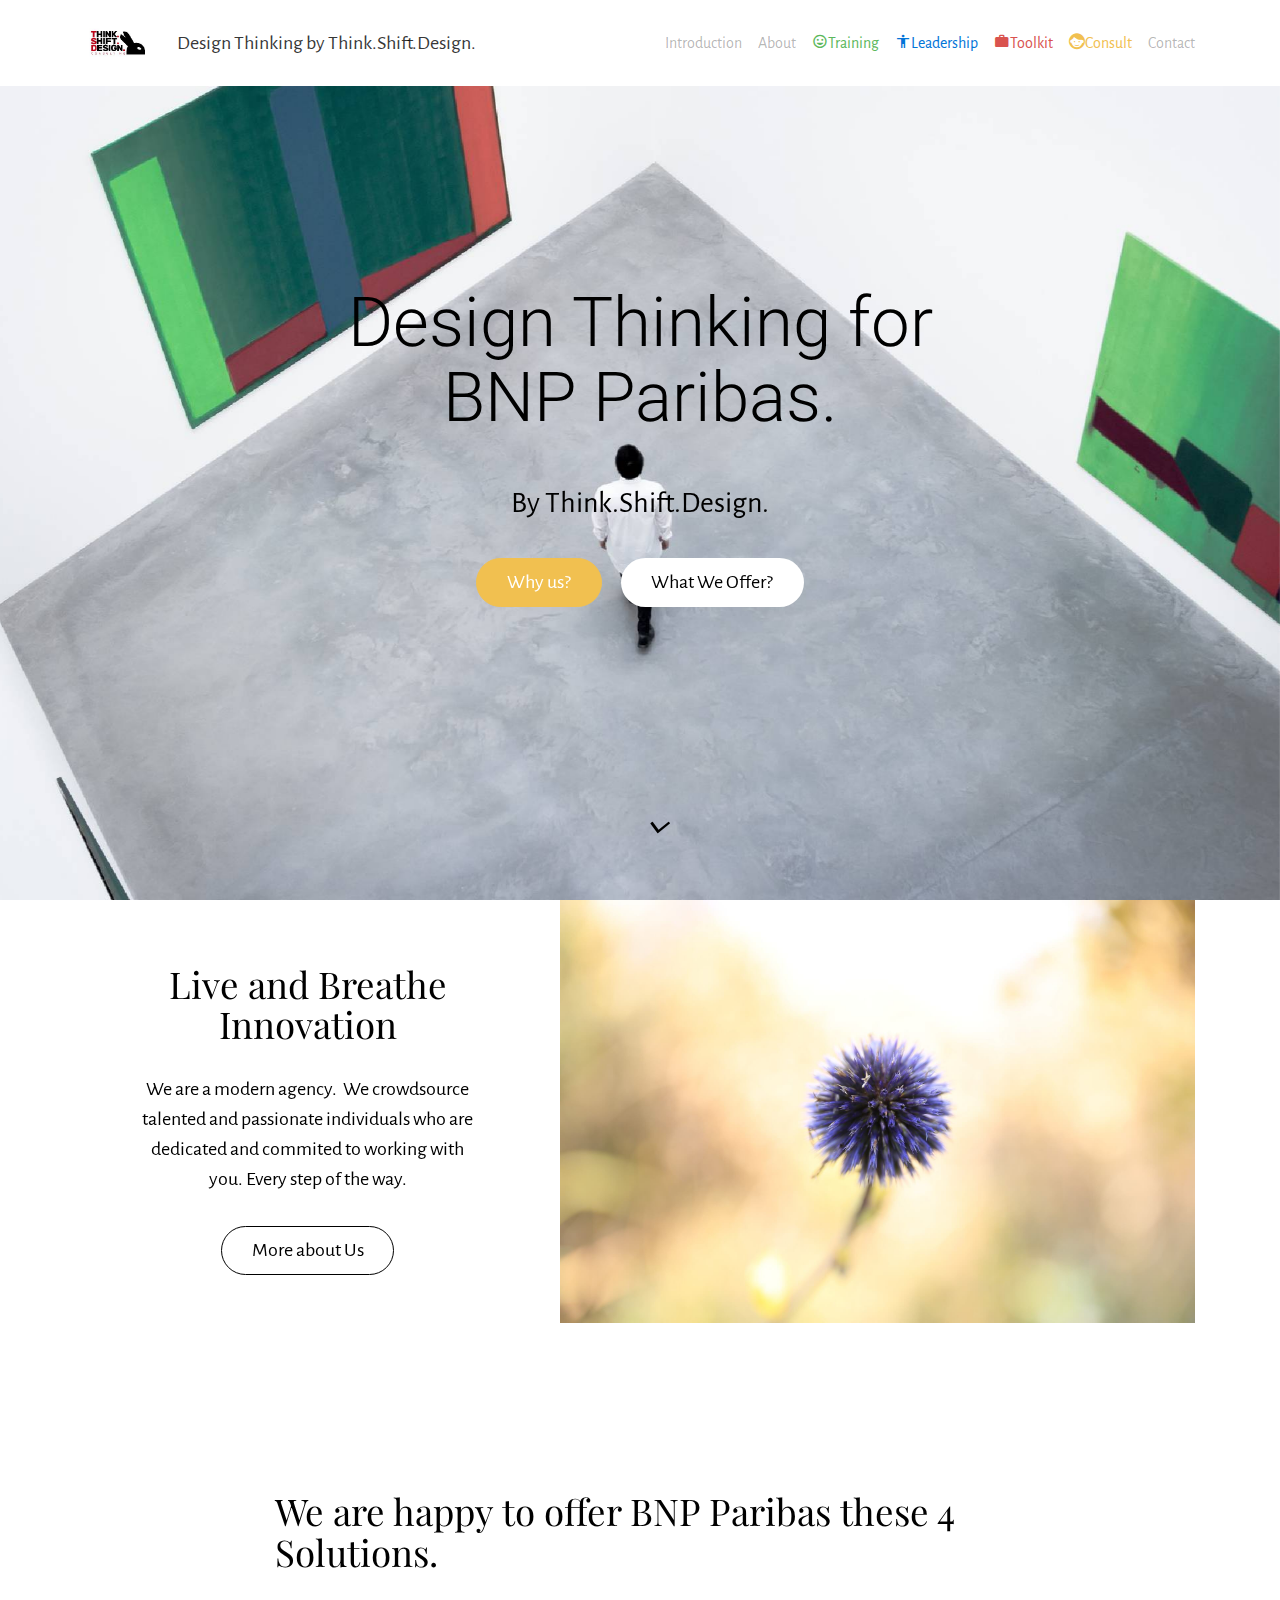
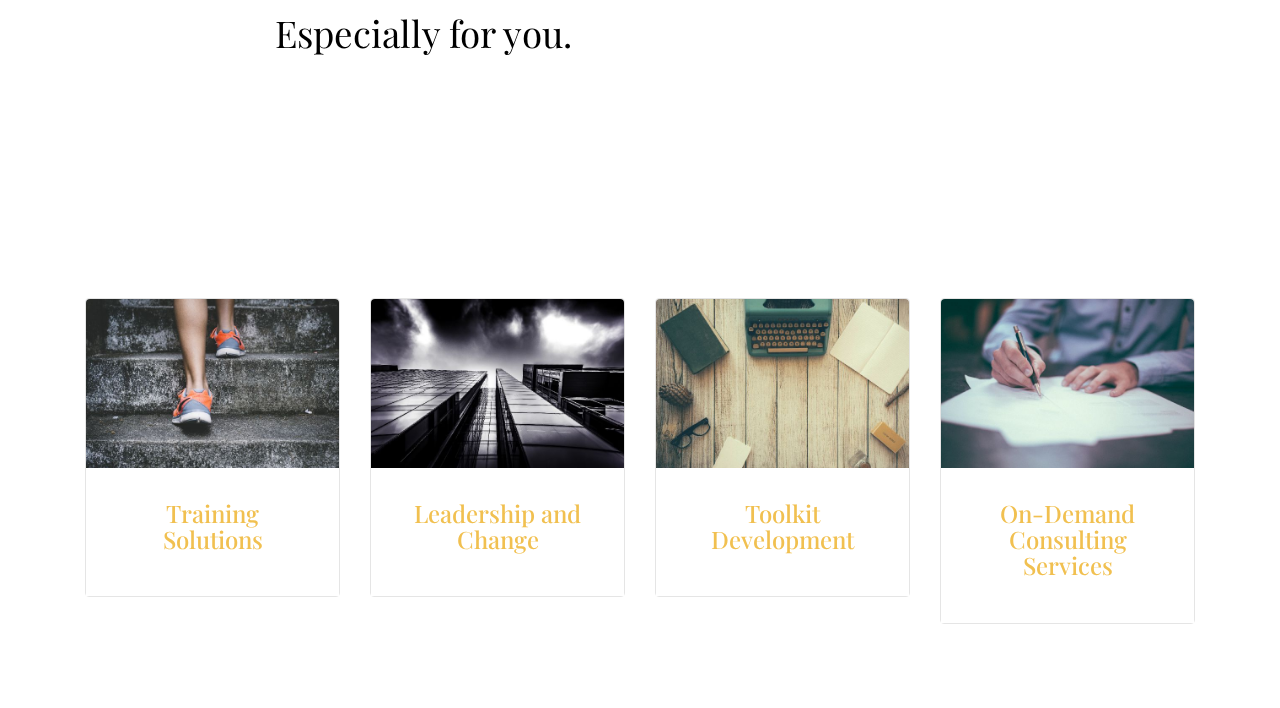
==== commit 07d6a159: "update" ====
--- a/index.html
+++ b/index.html
@@ -6,7 +6,7 @@
   <meta http-equiv="X-UA-Compatible" content="IE=edge">
   <meta name="generator" content="Mobirise v3.10.3, mobirise.com">
   <meta name="viewport" content="width=device-width, initial-scale=1">
-  <link rel="shortcut icon" href="assets/images/logo.png" type="image/x-icon">
+  <link rel="shortcut icon" href="assets/images/tsd-logo-01-whitered-236x128-18.jpg" type="image/x-icon">
   <meta name="description" content="">
   
   <link rel="stylesheet" href="https://fonts.googleapis.com/css?family=Playfair+Display:400,700&subset=latin,cyrillic">
@@ -30,7 +30,7 @@
         </button>
         <div class="clearfix"></div>
         <div class="collapse navbar-toggleable-sm" id="exCollapsingNavbar2">
-            <span class="navbar-logo"><a href="https://mobirise.com"><img src="assets/images/logo.png" alt="Mobirise"></a></span>
+            <span class="navbar-logo"><a href="http://www.thinkshiftdesign.com" target="_blank"><img src="assets/images/tsd-logo-01-whitered-236x128-18.jpg" alt="Mobirise"></a></span>
             <span><a class="navbar-brand" href="https://mobirise.com">Design Thinking by Think.Shift.Design.</a></span>
 
             
@@ -49,7 +49,7 @@
 
                     <h1 class="mbr-section-title display-1">Design Thinking for BNP Paribas.</h1>
                     <p class="lead">By Think.Shift.Design.</p>
-                    <div class="mbr-buttons--center"><a class="btn btn-lg btn-warning" href="index.html#msg-box4-1">Why us?</a> <a class="btn btn-lg btn-white" href="index.html#msg-box2-3">What We Offer?</a></div>
+                    <div class="mbr-buttons--center"><a class="btn btn-lg btn-warning" href="index.html#msg-box4-1">Why us?</a> <a class="btn btn-lg btn-white" href="index.html#features1-5">What We Offer?</a></div>
                 </div>
             </div>
         </div>
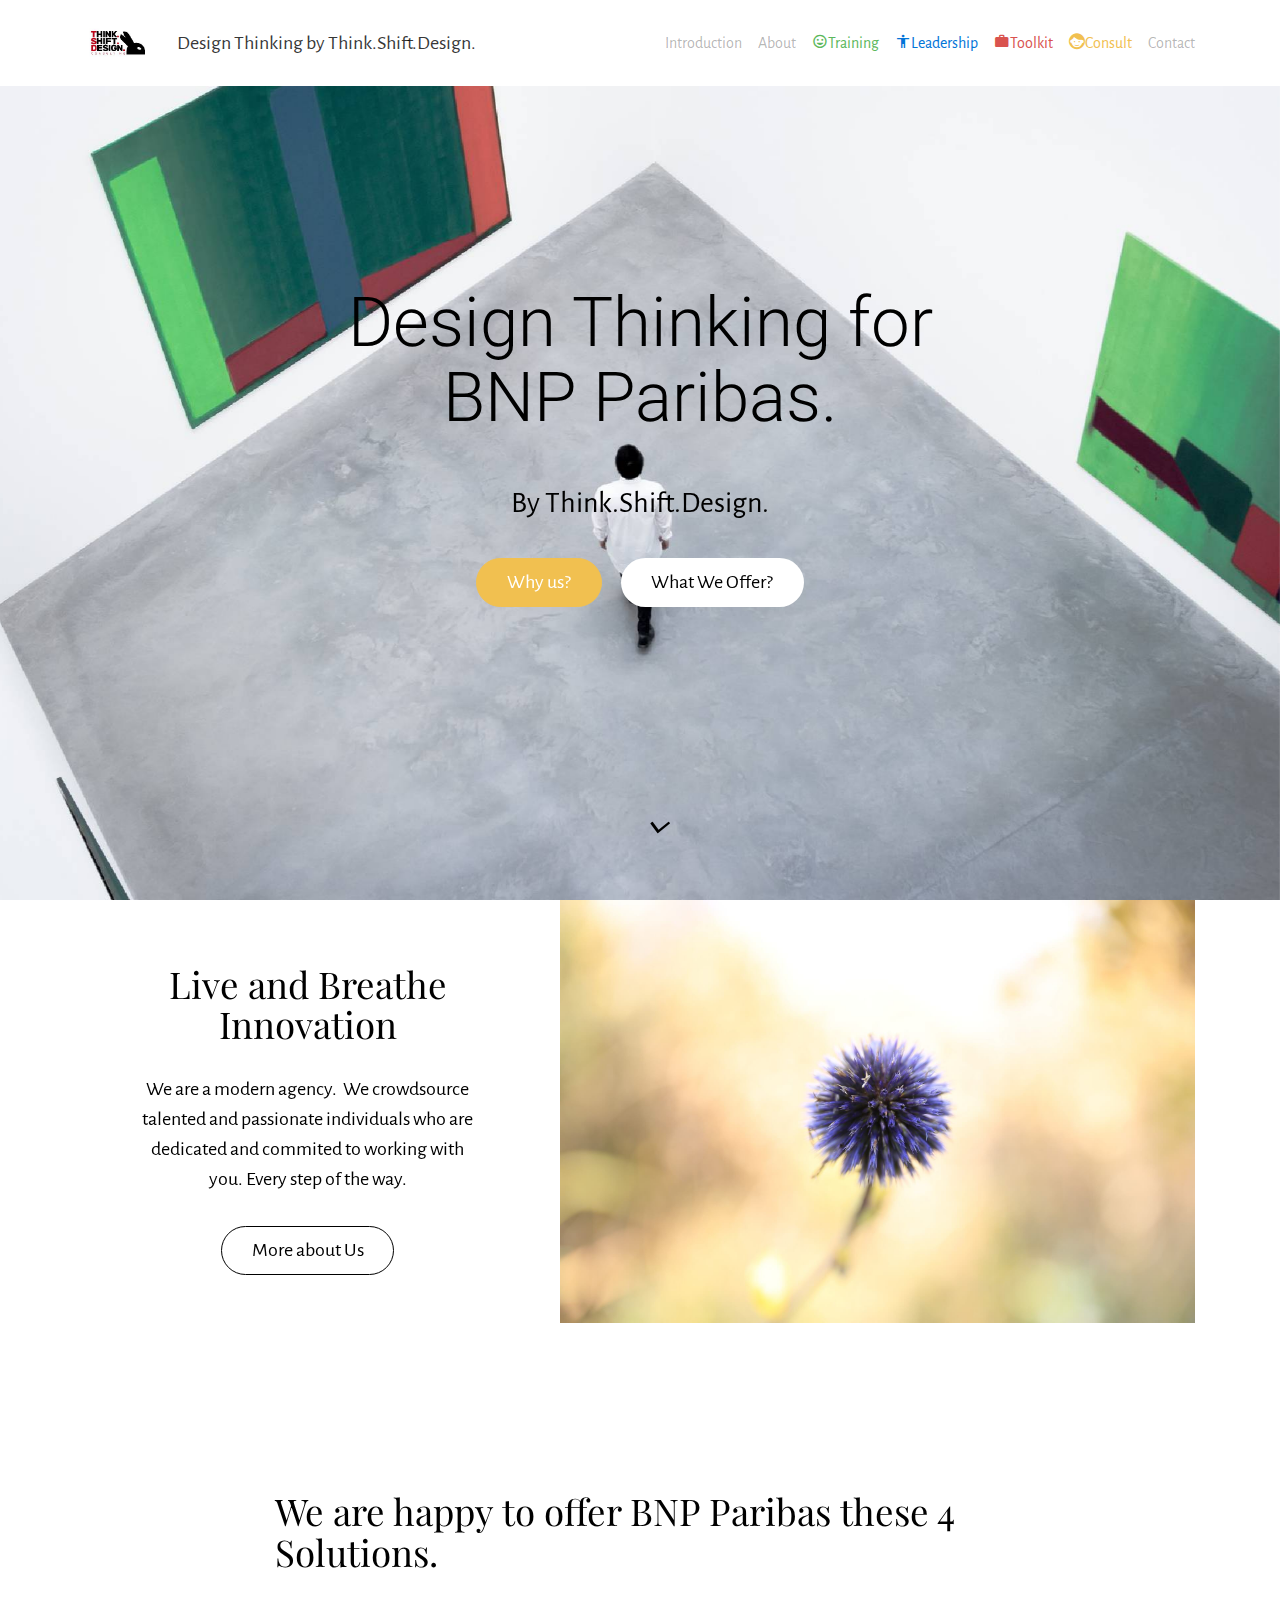
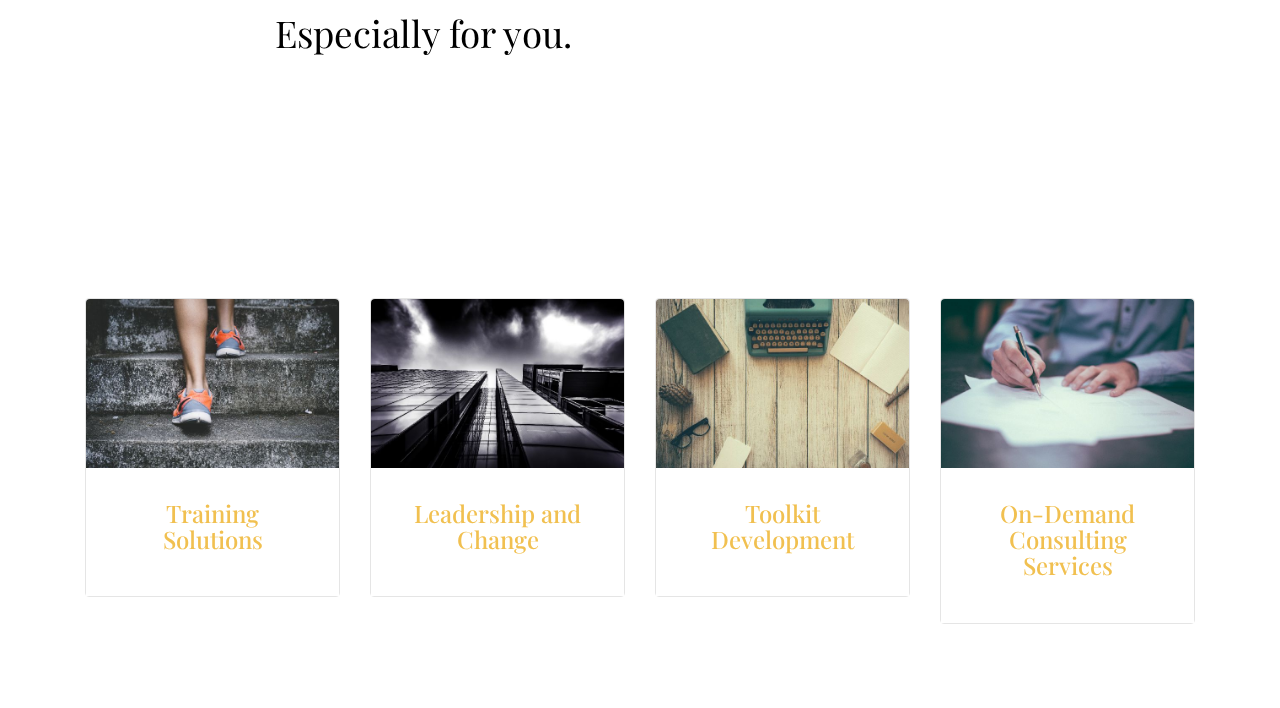
==== commit 47e1eeaf: "5" ====
--- a/index.html
+++ b/index.html
@@ -31,11 +31,11 @@
         <div class="clearfix"></div>
         <div class="collapse navbar-toggleable-sm" id="exCollapsingNavbar2">
             <span class="navbar-logo"><a href="http://www.thinkshiftdesign.com" target="_blank"><img src="assets/images/tsd-logo-01-whitered-236x128-18.jpg" alt="Mobirise"></a></span>
-            <span><a class="navbar-brand" href="https://mobirise.com">Design Thinking by Think.Shift.Design.</a></span>
+            <span><a class="navbar-brand" href="index.html">Design Thinking by Think.Shift.Design.</a></span>
 
             
 
-            <ul class="nav navbar-nav pull-xs-right"><li class="nav-item"><a class="nav-link" href="index.html">Introduction</a></li> <li class="nav-item"><a class="nav-link" href="index.html">About</a></li> <li class="nav-item"><a class="nav-link text-success" href="training.html"><span class="mdi-editor-insert-emoticon mbr-iconfont mbr-iconfont-btn-parent"></span>Training</a></li> <li class="nav-item"><a class="nav-link text-primary" href="leadership.html"><span class="mdi-action-accessibility mbr-iconfont mbr-iconfont-btn-parent"></span>Leadership</a></li> <li class="nav-item"><a class="nav-link text-danger" href="toolkit.html"><span class="mdi-action-work mbr-iconfont mbr-iconfont-btn-parent"></span>Toolkit</a></li> <li class="nav-item"><a class="nav-link text-warning" href="leadership.html"><span class="mdi-action-face-unlock mbr-iconfont mbr-iconfont-btn-parent"></span>Consult</a></li><li class="nav-item"><a class="nav-link" href="https://mobirise.com">Contact</a></li></ul>
+            <ul class="nav navbar-nav pull-xs-right"><li class="nav-item"><a class="nav-link" href="index.html">Introduction</a></li> <li class="nav-item"><a class="nav-link" href="index.html">About</a></li> <li class="nav-item"><a class="nav-link text-success" href="training.html"><span class="mdi-editor-insert-emoticon mbr-iconfont mbr-iconfont-btn-parent"></span>Training</a></li> <li class="nav-item"><a class="nav-link text-primary" href="leadership.html"><span class="mdi-action-accessibility mbr-iconfont mbr-iconfont-btn-parent"></span>Leadership</a></li> <li class="nav-item"><a class="nav-link text-danger" href="toolkit.html"><span class="mdi-action-work mbr-iconfont mbr-iconfont-btn-parent"></span>Toolkit</a></li> <li class="nav-item"><a class="nav-link text-warning" href="leadership.html"><span class="mdi-action-face-unlock mbr-iconfont mbr-iconfont-btn-parent"></span>Consult</a></li><li class="nav-item"><a class="nav-link" href="http://www.thinkshiftdesign.com" target="_blank">Contact</a></li></ul>
         </div>
     </div>
 </nav>
@@ -66,7 +66,7 @@
                 <h3 class="mbr-section-title display-4">Live and Breathe Innovation</h3>
                 
                 <div class="lead"><p>We are a modern agency. &nbsp;We crowdsource talented and passionate individuals who are dedicated and commited to working with you. Every step of the way.</p></div>
-                <div><a class="btn btn-lg btn-secondary-outline" href="https://mobirise.com">More about Us</a></div>
+                <div><a class="btn btn-lg btn-secondary-outline" href="http://www.thinkshiftdesign.com" target="_blank">More about Us</a></div>
             </div>
             <div class="col-md-6 col-lg-7">
                 <div class="mbr-figure"><img src="assets/images/photo-4.jpg"></div>
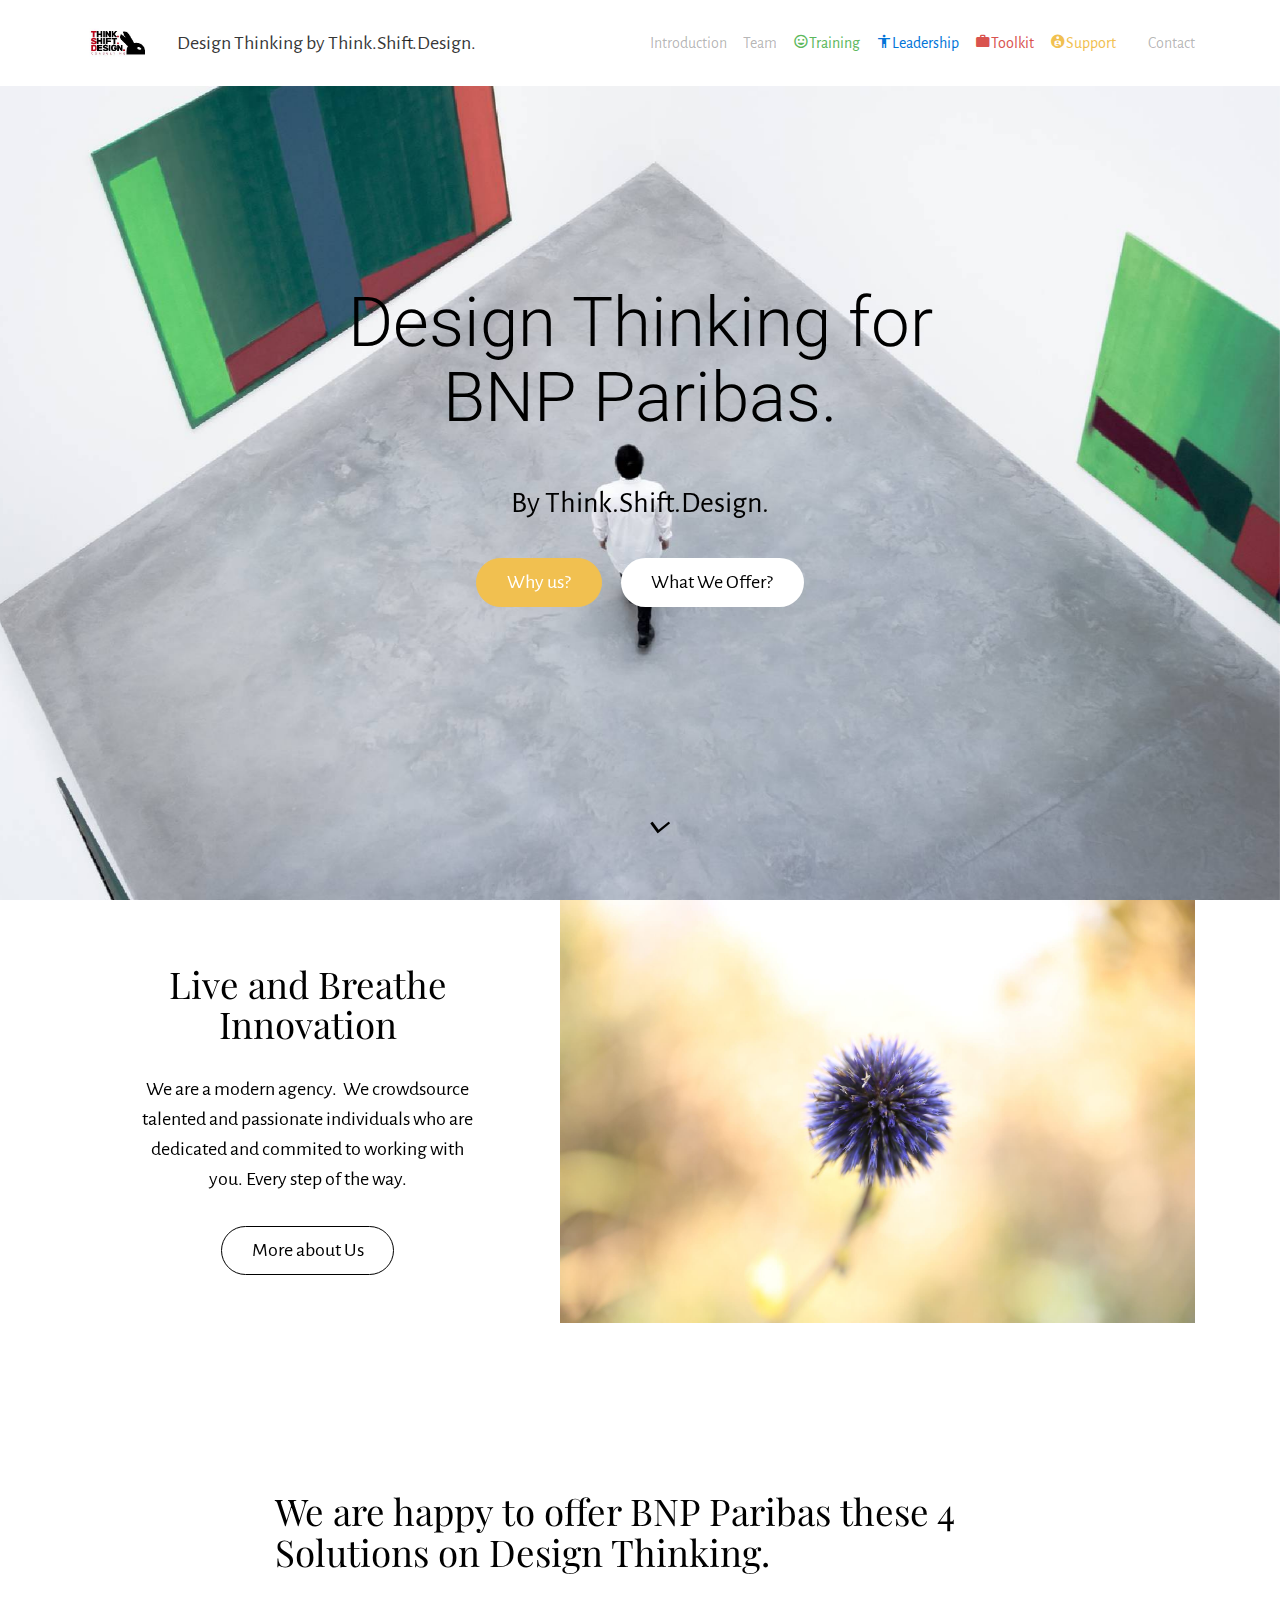
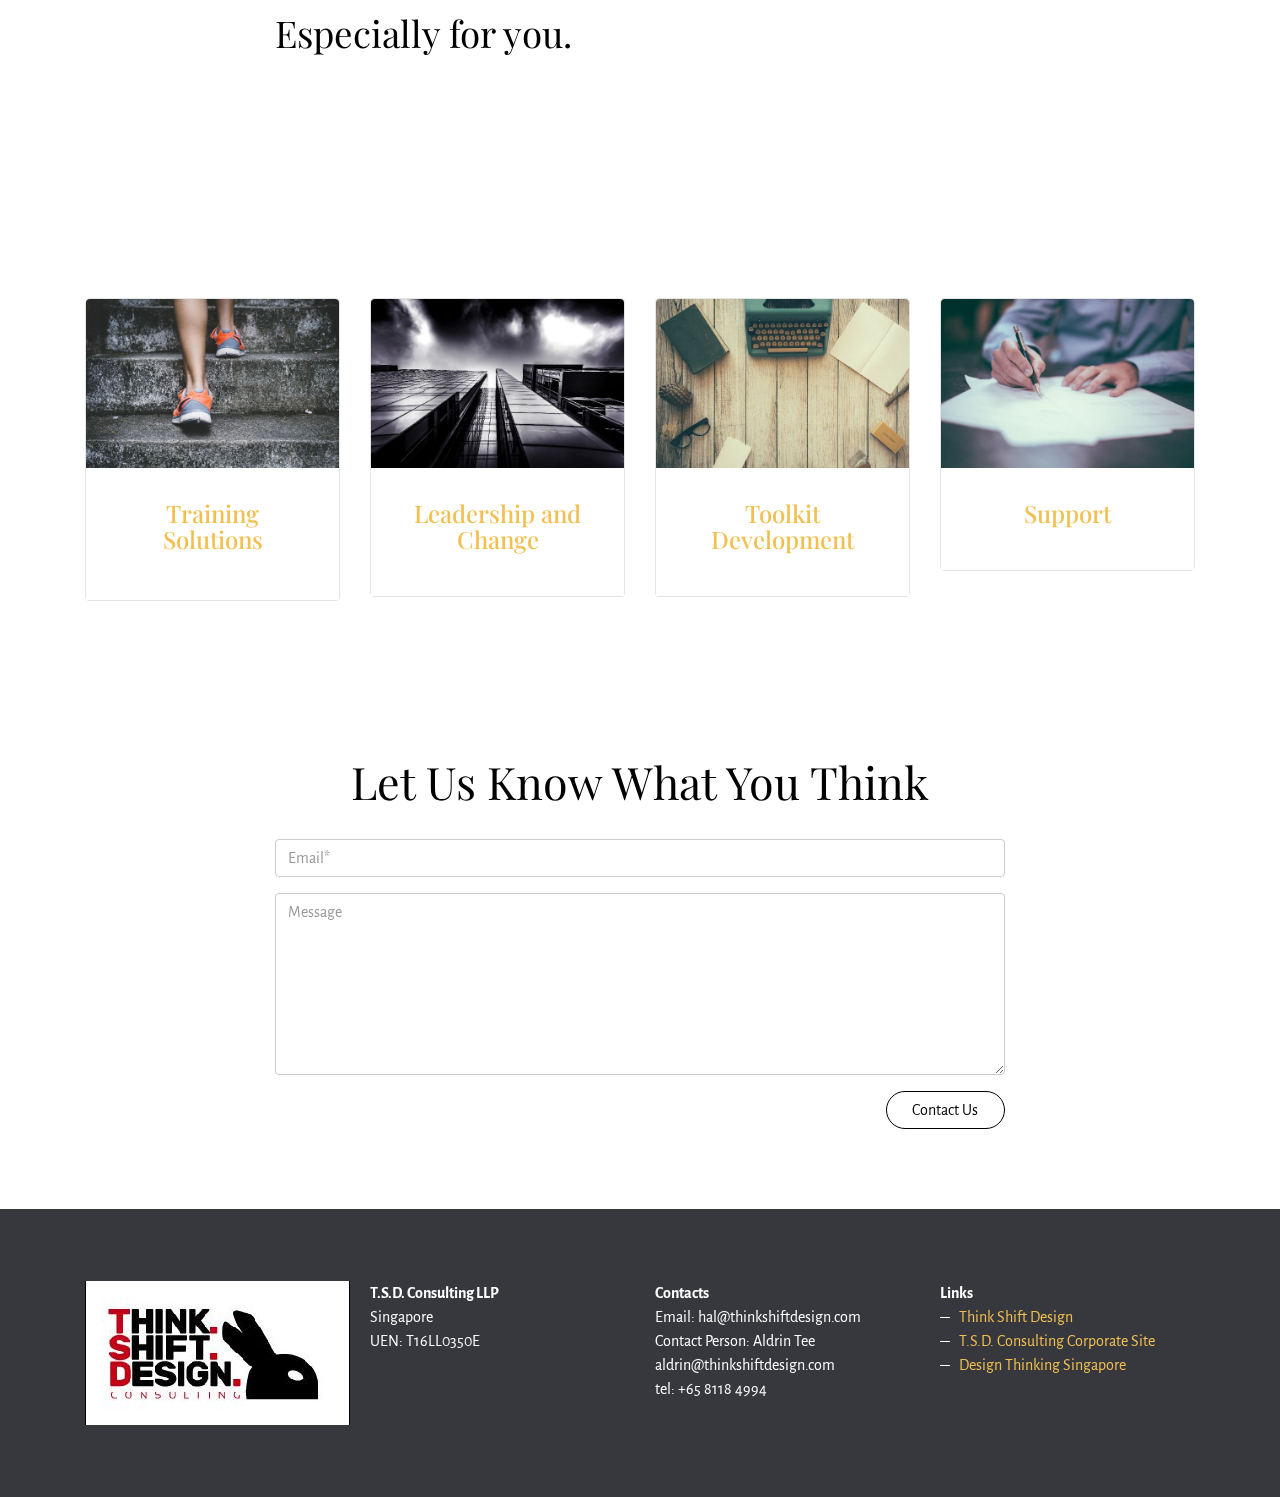
==== commit e47fe15e: "draft proposal" ====
--- a/index.html
+++ b/index.html
@@ -35,7 +35,7 @@
 
             
 
-            <ul class="nav navbar-nav pull-xs-right"><li class="nav-item"><a class="nav-link" href="index.html">Introduction</a></li> <li class="nav-item"><a class="nav-link" href="index.html">About</a></li> <li class="nav-item"><a class="nav-link text-success" href="training.html"><span class="mdi-editor-insert-emoticon mbr-iconfont mbr-iconfont-btn-parent"></span>Training</a></li> <li class="nav-item"><a class="nav-link text-primary" href="leadership.html"><span class="mdi-action-accessibility mbr-iconfont mbr-iconfont-btn-parent"></span>Leadership</a></li> <li class="nav-item"><a class="nav-link text-danger" href="toolkit.html"><span class="mdi-action-work mbr-iconfont mbr-iconfont-btn-parent"></span>Toolkit</a></li> <li class="nav-item"><a class="nav-link text-warning" href="leadership.html"><span class="mdi-action-face-unlock mbr-iconfont mbr-iconfont-btn-parent"></span>Consult</a></li><li class="nav-item"><a class="nav-link" href="http://www.thinkshiftdesign.com" target="_blank">Contact</a></li></ul>
+            <ul class="nav navbar-nav pull-xs-right"><li class="nav-item"><a class="nav-link" href="index.html">Introduction</a></li> <li class="nav-item"><a class="nav-link" href="index.html">Team</a></li> <li class="nav-item"><a class="nav-link text-success" href="training.html"><span class="mdi-editor-insert-emoticon mbr-iconfont mbr-iconfont-btn-parent"></span>Training</a></li> <li class="nav-item"><a class="nav-link text-primary" href="leadership.html"><span class="mdi-action-accessibility mbr-iconfont mbr-iconfont-btn-parent"></span>Leadership</a></li> <li class="nav-item"><a class="nav-link text-danger" href="toolkit.html"><span class="mdi-action-work mbr-iconfont mbr-iconfont-btn-parent"></span>Toolkit</a></li> <li class="nav-item"><a class="nav-link text-warning" href="support.html"><span class="mdi-action-account-child mbr-iconfont mbr-iconfont-btn-parent"></span>Support</a></li> <li class="nav-item"><a class="nav-link text-warning" href="toolkit.html"></a></li>   <li class="nav-item"><a class="nav-link" href="index.html#form1-19">Contact</a></li></ul>
         </div>
     </div>
 </nav>
@@ -79,7 +79,7 @@
     <div class="container">
         <div class="row">
             <div class="col-md-8 col-md-offset-2">
-                <h3 class="mbr-section-title display-4">We are happy to offer BNP Paribas these 4 Solutions.<br><br>Especially for you.</h3>
+                <h3 class="mbr-section-title display-4">We are happy to offer BNP Paribas these 4 Solutions on Design Thinking.<br><br>Especially for you.</h3>
                 
             </div>
         </div>
@@ -94,7 +94,7 @@
                 <div class="card cart-block">
                     <div><a href="training.html"><img src="assets/images/full-unsplash-photo-1476480862126-209bfaa8edc8-600x400-18.jpg" class="card-img-top"></a></div>
                     <div class="card-block">
-                        <h4 class="card-title text-xs-center"><a href="training.html" target="_blank">Training Solutions</a></h4>
+                        <h4 class="card-title text-xs-center"><p><a href="training.html" target="_blank">Training Solutions</a><a href="training.html" target="_blank"></a><a href="training.html" target="_blank"></a></p></h4>
                         
                         
                     </div>
@@ -124,12 +124,58 @@
                 <div class="card cart-block">
                     <div><img src="assets/images/full-unsplash-photo-1450101499163-c8848c66ca85-600x400-74.jpg" class="card-img-top"></div>
                     <div class="card-block">
-                        <h4 class="card-title text-xs-center"><a href="consult.html" target="_blank">On-Demand Consulting Services</a></h4>
+                        <h4 class="card-title text-xs-center"><a href="consult.html" target="_blank">Support</a></h4>
                         
                         
                     </div>
                 </div>
             </div>
+        </div>
+    </div>
+</section>
+
+<section class="mbr-section mbr-section-small" id="form1-19" style="background-color: rgb(255, 255, 255);">
+    
+    <div class="container">
+        <div class="row">
+            <div class="col-sm-8 col-sm-offset-2" data-form-type="formoid">
+                <h2 class="mbr-section-title display-3 text-xs-center">Let Us Know What You Think</h2>
+
+                <div data-form-alert="true"><div hidden="" data-form-alert-success="true">Thank You!</div></div>
+                <form action="https://mobirise.com/" method="post" data-form-title="Let Us Know What You Think">
+                    <input type="hidden" value="TgxnknfEjck1Kggw1oWCUT1SIns62c1SKDlIEB/QgnNulY4tDihKiwgez907UvCnUS72wOdwWXID8es7CKpuyjhcNdX1wgoFRvu4EP6Zs90Sr6GnrQS5+xuypbz3gcgJ" data-form-email="true">
+                    
+                    <div class="form-group">
+                        <input type="email" class="form-control" name="email" required="" placeholder="Email*" data-form-field="Email">
+                    </div>
+                    
+                    <div class="form-group">
+                        <textarea class="form-control" name="message" rows="7" placeholder="Message" data-form-field="Message"></textarea>
+                    </div>
+                    <div class="text-xs-right"><button type="submit" class="btn btn-secondary-outline">Contact Us</button></div>
+                </form>
+            </div>
+        </div>
+    </div>
+</section>
+
+<section class="mbr-section mbr-section-small mbr-footer" id="contacts1-1b" style="background-color: rgb(55, 56, 62);">
+    
+    <div class="container">
+        <div class="row">
+            <div class="col-xs-12 col-md-3">
+                <div><img src="assets/images/tsd-logo-01-265x144-5.jpg"></div>
+            </div>
+            <div class="col-xs-12 col-md-3">
+                <p><strong>T.S.D. Consulting LLP</strong><br>
+Singapore<br>
+UEN:&nbsp;T16LL0350E</p>
+            </div>
+            <div class="col-xs-12 col-md-3">
+                <p><strong>Contacts</strong><br>Email: hal@thinkshiftdesign.com<br>Contact Person: Aldrin Tee aldrin@thinkshiftdesign.com<br>
+tel: +65 8118 4994</p>
+            </div>
+            <div class="col-xs-12 col-md-3"><strong>Links</strong><ul><li><a href="http://www.thinkshiftdesign.com" target="_blank">Think Shift Design</a><a href="https://mobirise.com/"></a></li><li><a href="http://corporate.thinkshiftdesign.com" target="_blank">T.S.D. Consulting Corporate Site</a><a href="https://mobirise.com/mobirise-free-win.zip"></a></li><li><a href="http://www.designthinkingsingapore.com" target="_blank">Design Thinking Singapore</a><a href="https://mobirise.com/mobirise-free-mac.zip"></a></li></ul></div>
         </div>
     </div>
 </section>
@@ -141,6 +187,7 @@
   <script src="assets/smooth-scroll/SmoothScroll.js"></script>
   <script src="assets/jarallax/jarallax.js"></script>
   <script src="assets/puritym/js/script.js"></script>
+  <script src="assets/formoid/formoid.min.js"></script>
   
   
 </body>
--- a/assets/mobirise/css/mbr-additional.css
+++ b/assets/mobirise/css/mbr-additional.css
@@ -1,4 +1,6 @@
 @import url(https://fonts.googleapis.com/css?family=Roboto:400,300,700);
+@import url(https://fonts.googleapis.com/css?family=Alegreya+Sans:400,700&subset=latin,vietnamese,latin-ext);
+
 
 #header4-0 P {
   font-size: 30px;
@@ -12,8 +14,27 @@
 #menu-6 .navbar-toggler {
   color: #000;
 }
+#menu-6 .nav-link SPAN {
+  font-family: 'Alegreya Sans', sans-serif;
+}
+#menu-6 .nav-link {
+  font-size: 16px;
+}
+
 #menu-7 .navbar-toggler {
   color: #000;
+}
+#menu-7 .nav-link SPAN {
+  font-family: 'Alegreya Sans', sans-serif;
+}
+#menu-7 .nav-link {
+  font-size: 16px;
+}
+#header1-8 H1 {
+  font-size: 48px;
+}
+#content5-1g .mbr-section-title {
+  font-size: 46px;
 }
 #pricing-table1-12 DIV {
   color: #f1c050;
@@ -24,8 +45,15 @@
 #msg-box3-11 .mbr-header .mbr-header__subtext {
   text-align: center;
 }
+
 #menu-e .navbar-toggler {
   color: #000;
+}
+#menu-e .nav-link SPAN {
+  font-family: 'Alegreya Sans', sans-serif;
+}
+#menu-e .nav-link {
+  font-size: 16px;
 }
 #header2-f H1 {
   font-size: 60px;
@@ -37,8 +65,24 @@
 #content5-v P {
   text-align: center;
 }
+#features1-y P {
+  text-align: center;
+}
+
 #menu-j .navbar-toggler {
   color: #000;
+}
+#menu-j .nav-link SPAN {
+  font-family: 'Alegreya Sans', sans-serif;
+}
+#menu-j .nav-link {
+  font-size: 16px;
+}
+#header3-1d SMALL {
+  font-size: 24px;
+}
+#header3-1d H3 {
+  font-size: 46px;
 }
 #content1-r P {
   text-align: center;
@@ -46,6 +90,49 @@
 #content1-r UL {
   text-align: left;
 }
+
+
+#content5-1f .mbr-section-title {
+  text-align: center;
+  font-size: 36px;
+}
+#content5-1f P {
+  text-align: center;
+  font-size: 36px;
+}
+#slider-17 H2 {
+  font-size: 30px;
+  text-align: center;
+}
+#slider-17 P {
+  text-align: center;
+}
+#slider-17 SPAN {
+  text-align: left;
+  font-family: 'Roboto', sans-serif;
+}
+#menu-13 .navbar-toggler {
+  color: #000;
+}
+#menu-13 .nav-link SPAN {
+  font-family: 'Alegreya Sans', sans-serif;
+}
+#menu-13 .nav-link {
+  font-size: 16px;
+}
+
 #menu-t .navbar-toggler {
   color: #000;
 }
+#menu-t .nav-link SPAN {
+  font-family: 'Alegreya Sans', sans-serif;
+}
+#menu-t .nav-link {
+  font-size: 16px;
+}
+#header2-z P {
+  text-align: left;
+}
+#features1-18 P {
+  text-align: center;
+}
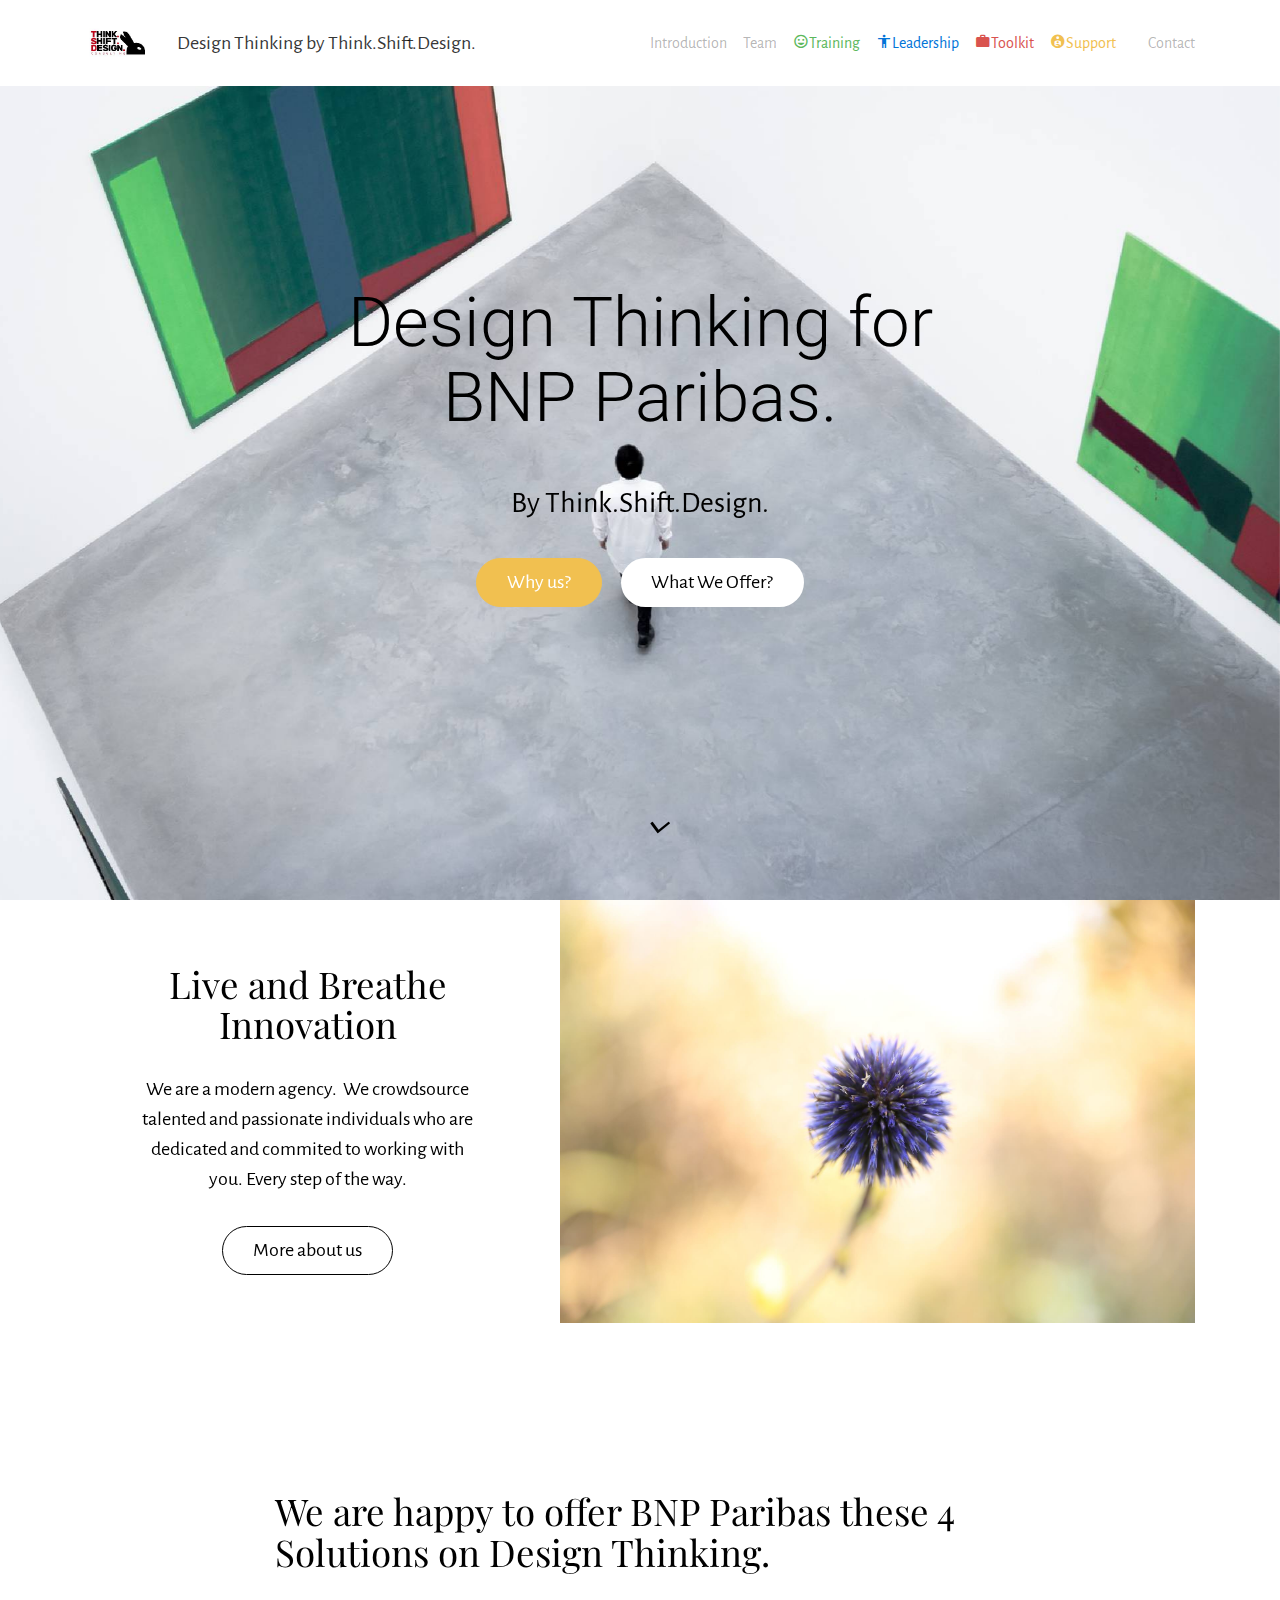
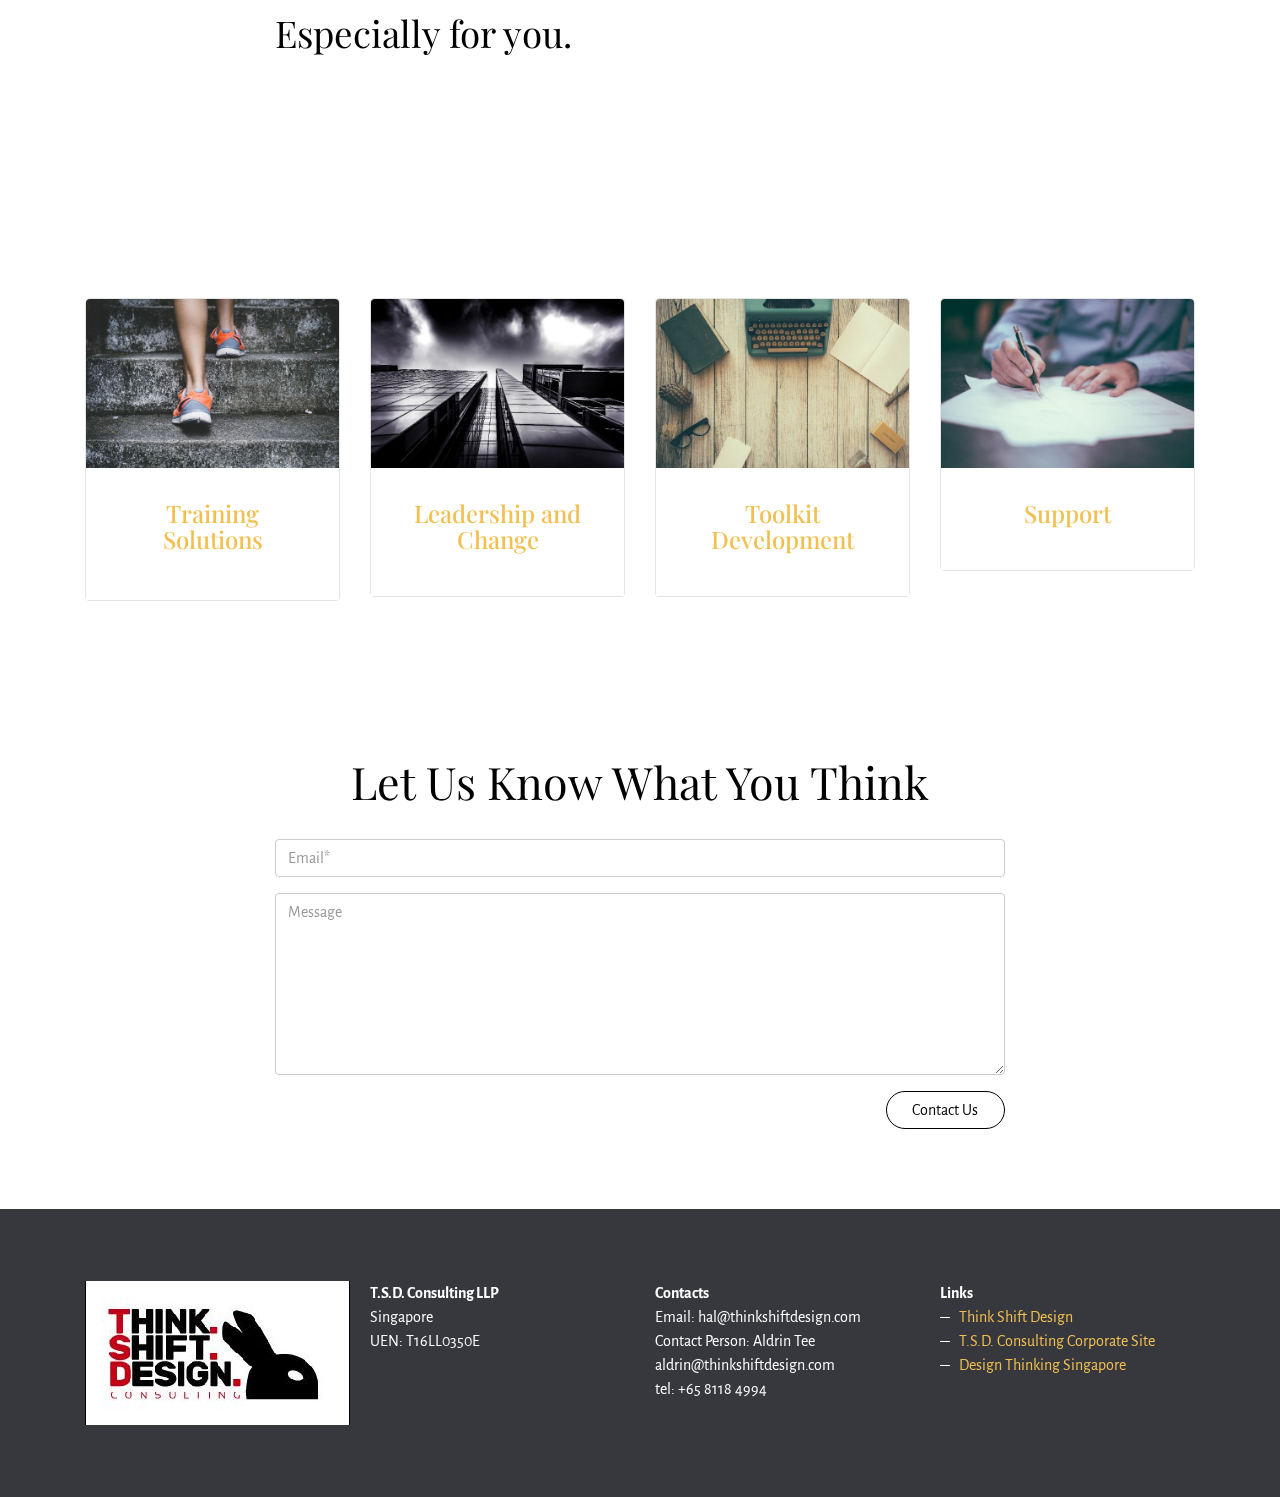
==== commit 92cd15a8: "draft 2" ====
--- a/index.html
+++ b/index.html
@@ -66,7 +66,7 @@
                 <h3 class="mbr-section-title display-4">Live and Breathe Innovation</h3>
                 
                 <div class="lead"><p>We are a modern agency. &nbsp;We crowdsource talented and passionate individuals who are dedicated and commited to working with you. Every step of the way.</p></div>
-                <div><a class="btn btn-lg btn-secondary-outline" href="http://www.thinkshiftdesign.com" target="_blank">More about Us</a></div>
+                <div><a class="btn btn-lg btn-secondary-outline" href="about.html" target="_blank">More about us</a> </div>
             </div>
             <div class="col-md-6 col-lg-7">
                 <div class="mbr-figure"><img src="assets/images/photo-4.jpg"></div>
@@ -143,7 +143,7 @@
 
                 <div data-form-alert="true"><div hidden="" data-form-alert-success="true">Thank You!</div></div>
                 <form action="https://mobirise.com/" method="post" data-form-title="Let Us Know What You Think">
-                    <input type="hidden" value="TgxnknfEjck1Kggw1oWCUT1SIns62c1SKDlIEB/QgnNulY4tDihKiwgez907UvCnUS72wOdwWXID8es7CKpuyjhcNdX1wgoFRvu4EP6Zs90Sr6GnrQS5+xuypbz3gcgJ" data-form-email="true">
+                    <input type="hidden" value="OeBmE4tKhRtRAlWxMusfwPDA9Z+3Lf4rAp+J8R55dcVEceBZtqF6KkFugfJWuXyWwkZmAQNojdIJGmn4zye5XuWy41cgeLxaAlELWGACC5MZcitmbEPe0Hny7Rv19Xny" data-form-email="true">
                     
                     <div class="form-group">
                         <input type="email" class="form-control" name="email" required="" placeholder="Email*" data-form-field="Email">
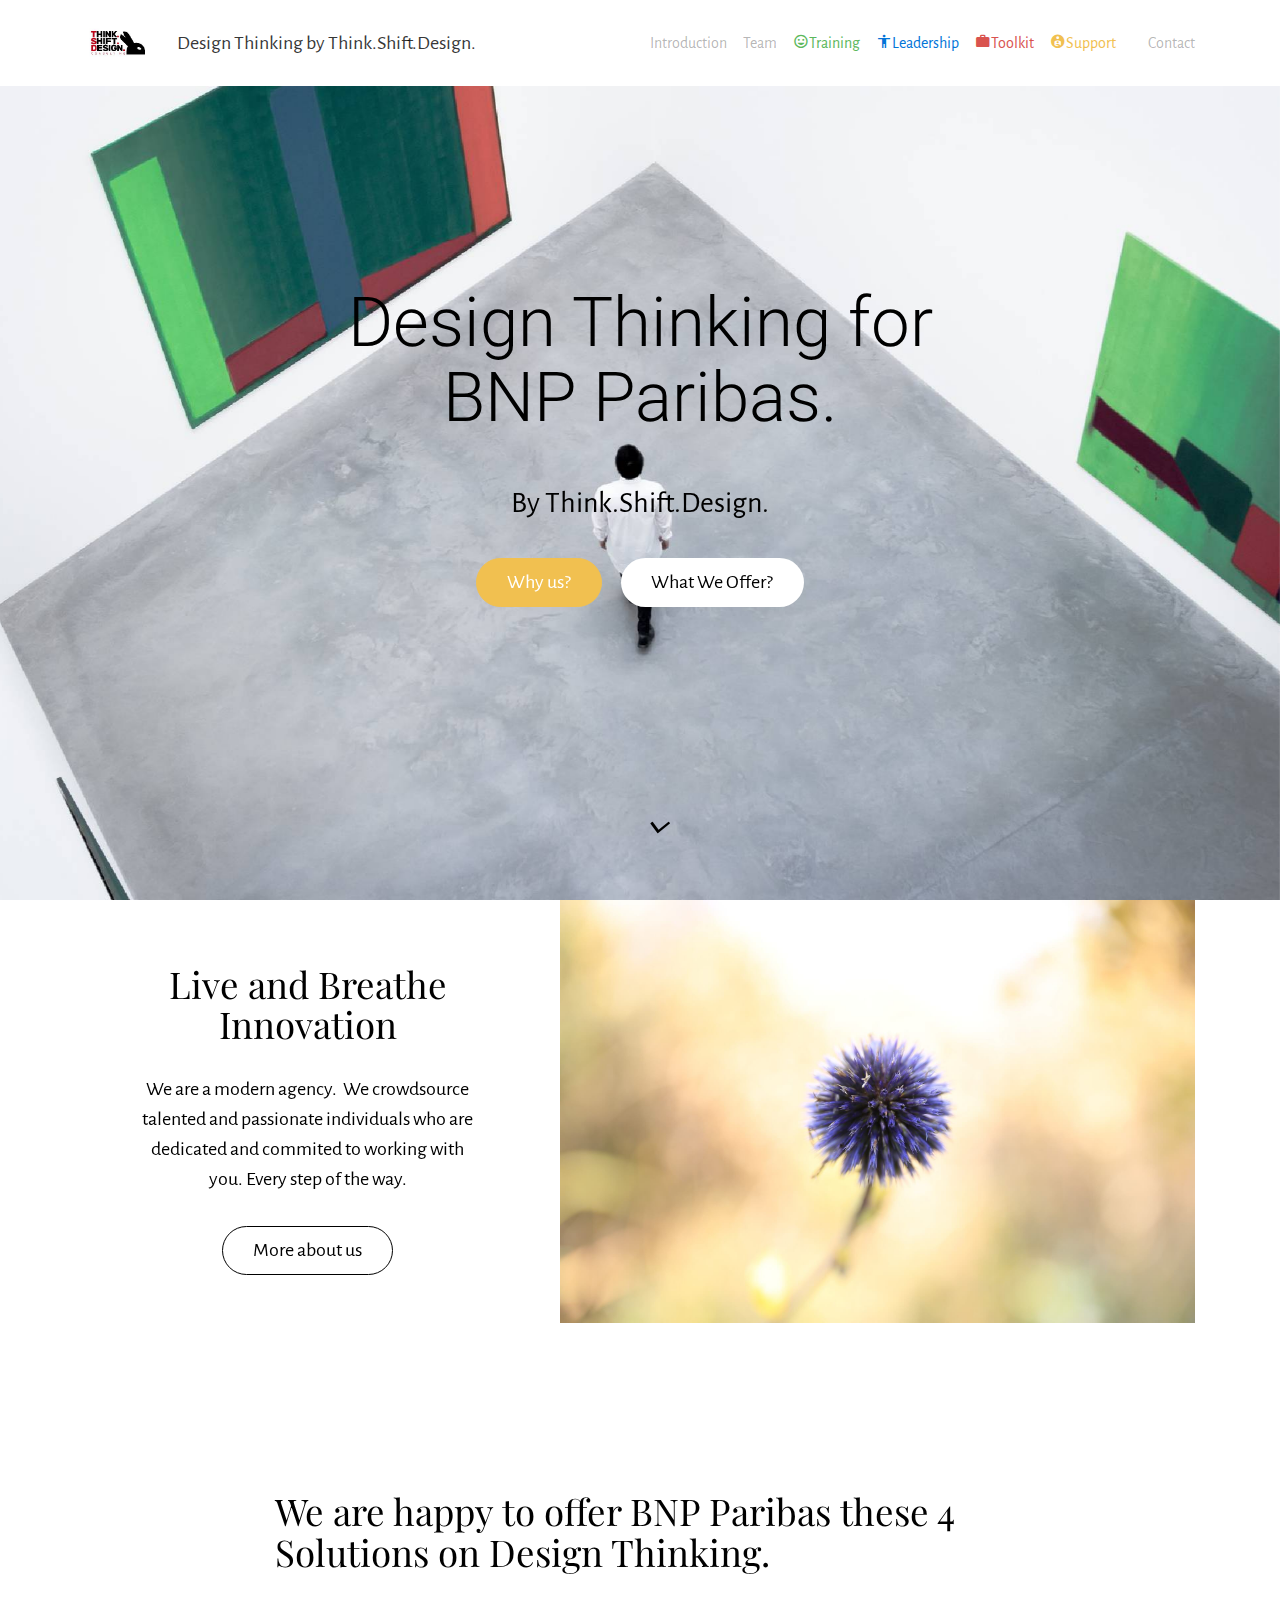
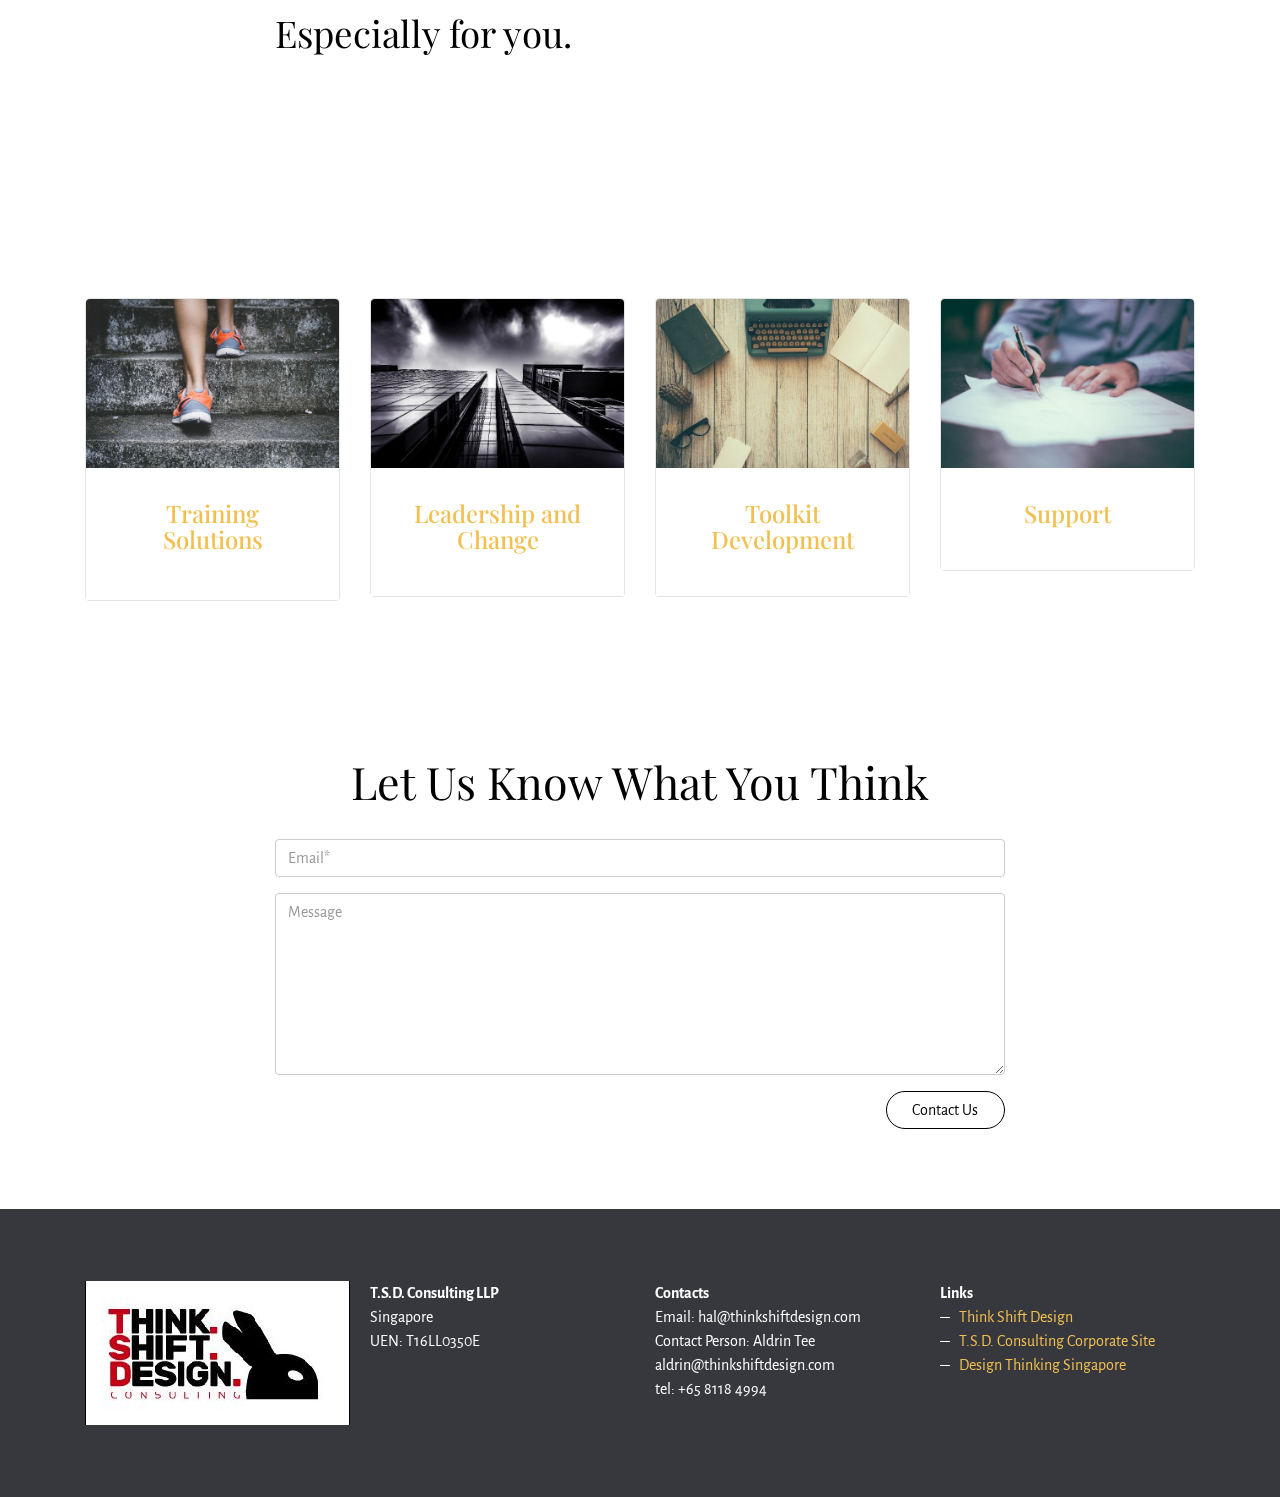
==== commit d1b4f264: "Draft 3" ====
--- a/index.html
+++ b/index.html
@@ -143,7 +143,7 @@
 
                 <div data-form-alert="true"><div hidden="" data-form-alert-success="true">Thank You!</div></div>
                 <form action="https://mobirise.com/" method="post" data-form-title="Let Us Know What You Think">
-                    <input type="hidden" value="OeBmE4tKhRtRAlWxMusfwPDA9Z+3Lf4rAp+J8R55dcVEceBZtqF6KkFugfJWuXyWwkZmAQNojdIJGmn4zye5XuWy41cgeLxaAlELWGACC5MZcitmbEPe0Hny7Rv19Xny" data-form-email="true">
+                    <input type="hidden" value="6P4h9RFDScJK/T1iieX7qO7UxnfxC7ROc+2eYESwkb/5p7HPVKRACL9q8f7d1Pf5iaI11auqTL/sqbCY685G2iV4+yhi6MjustDIfEgn2qsKBNO8tkd9Ax0Hu64J4THL" data-form-email="true">
                     
                     <div class="form-group">
                         <input type="email" class="form-control" name="email" required="" placeholder="Email*" data-form-field="Email">
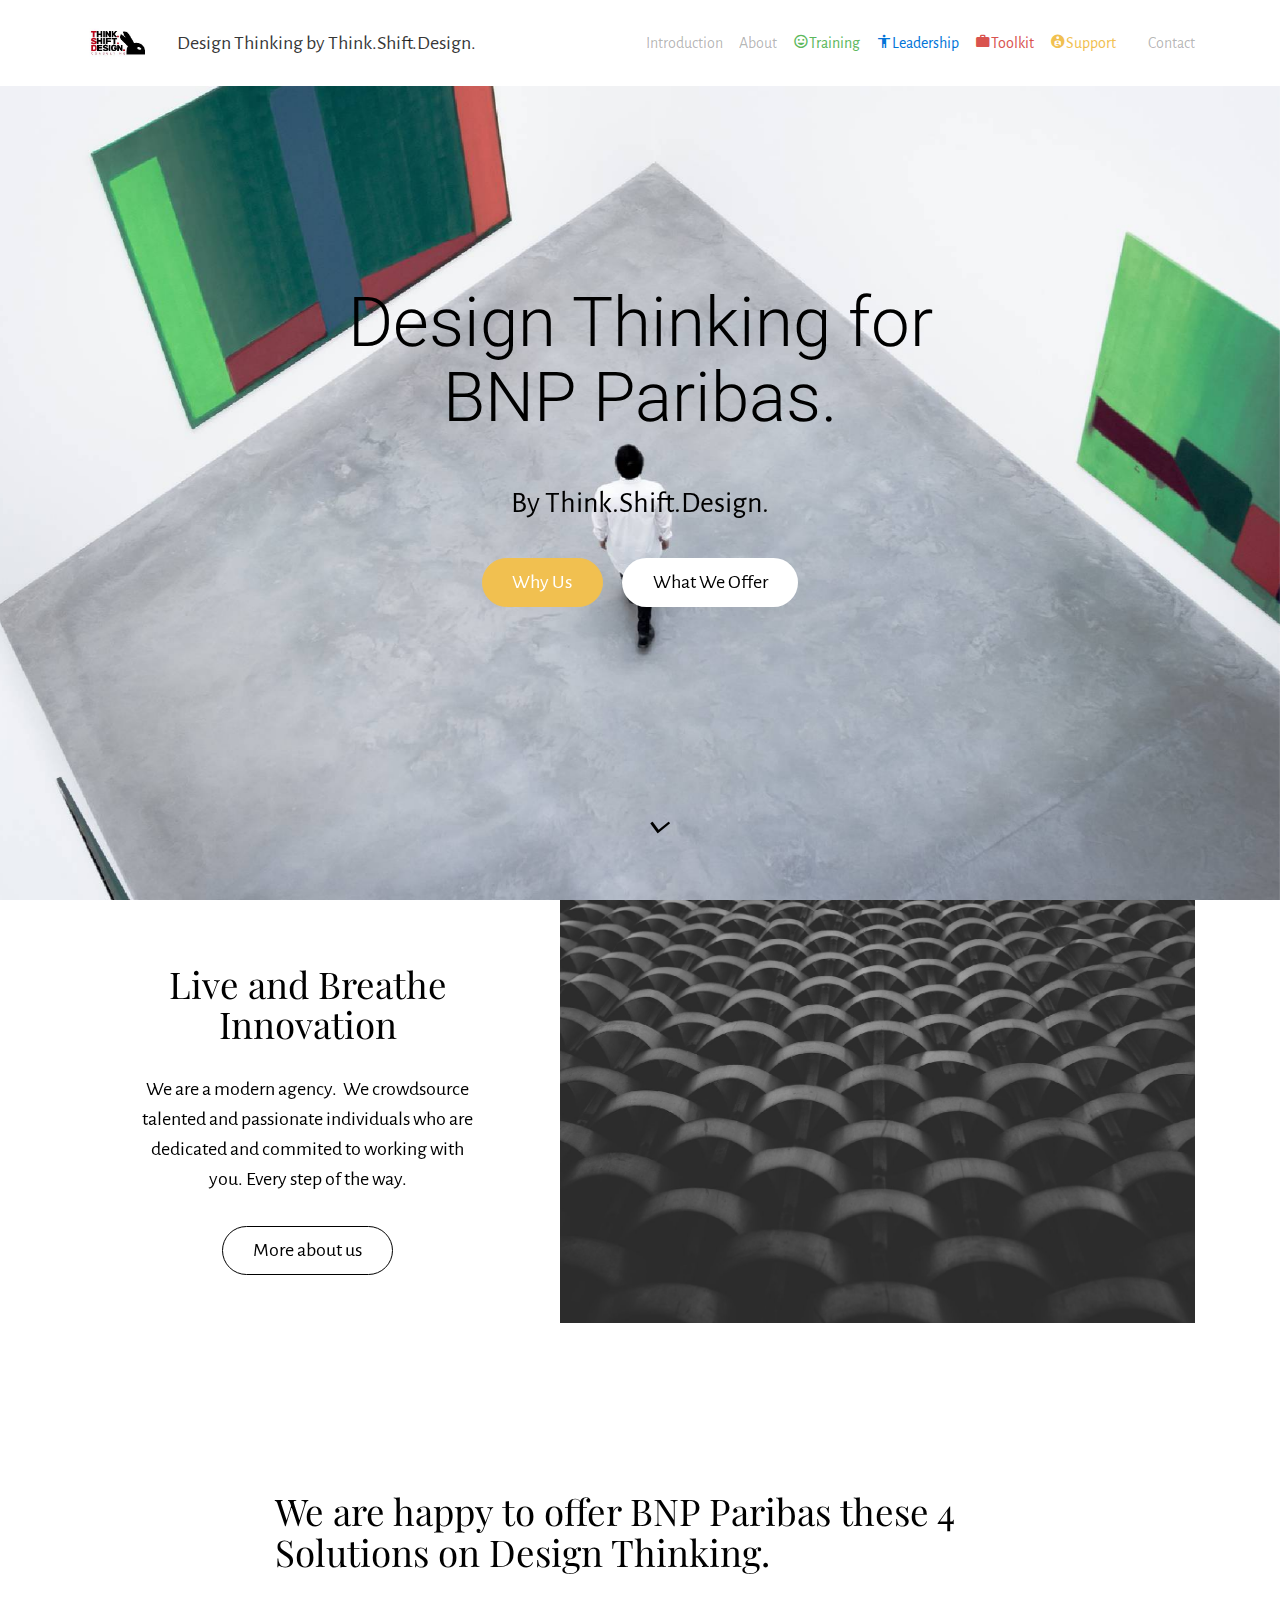
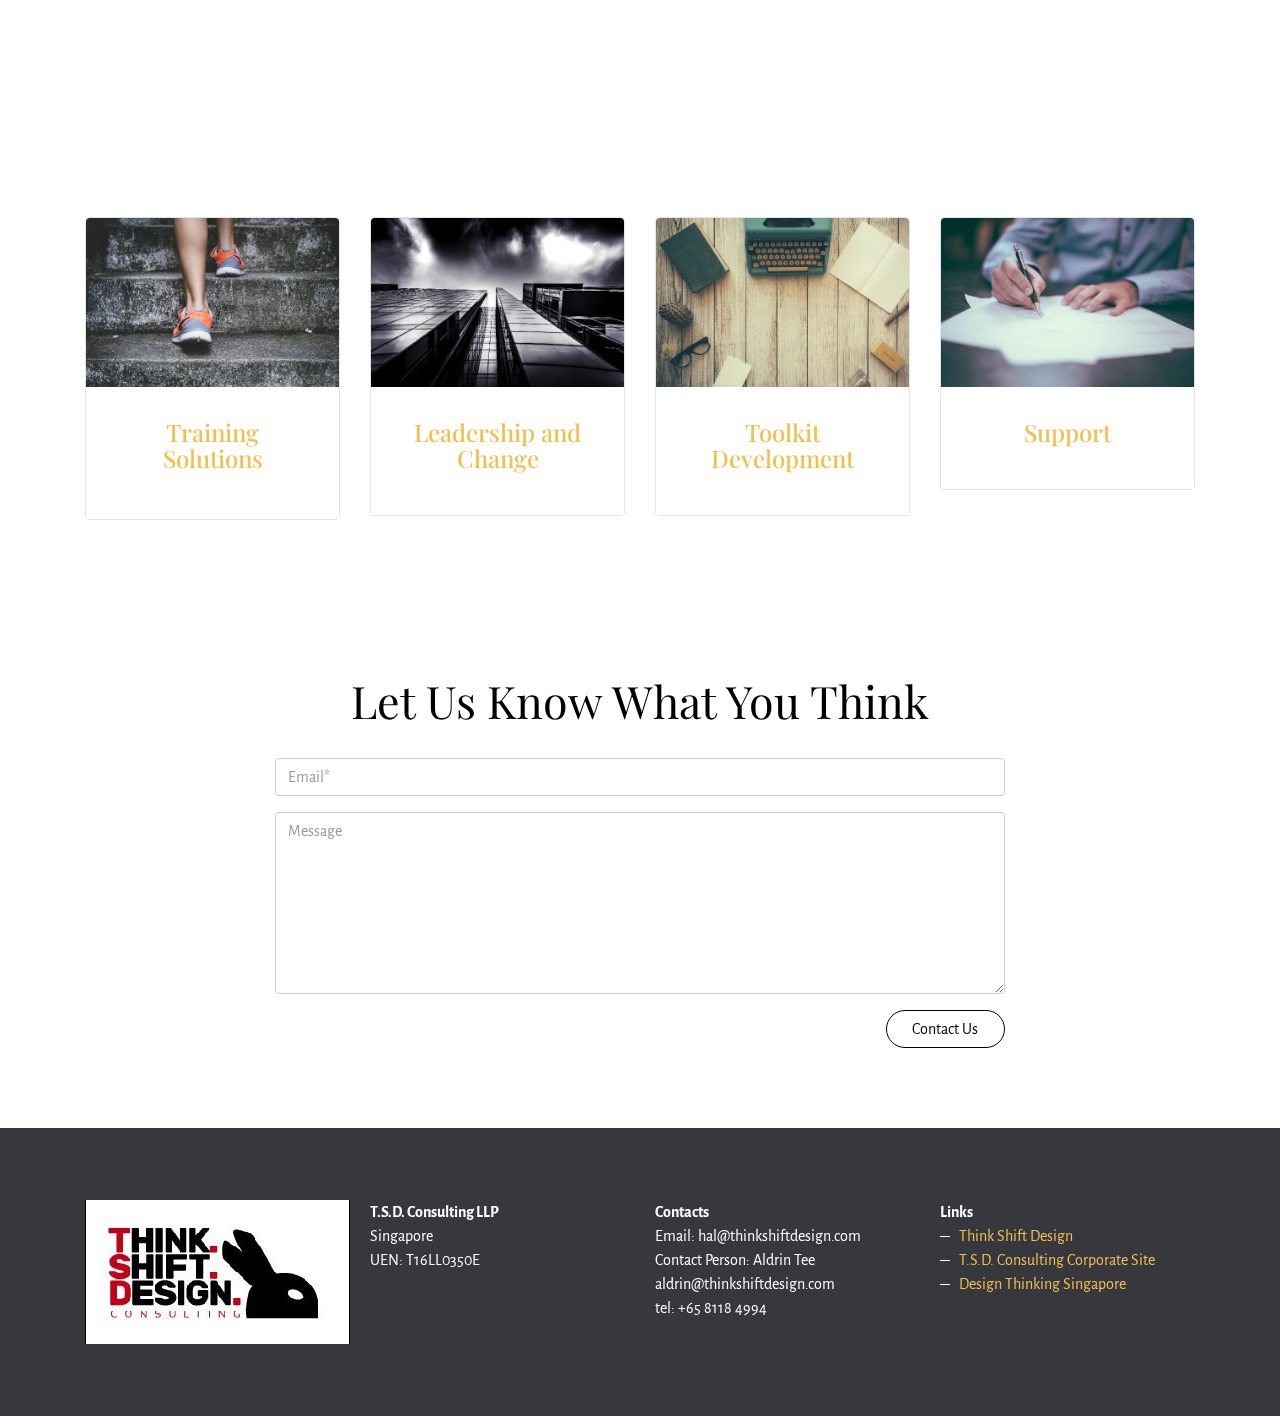
==== commit cfef5030: "Final" ====
--- a/index.html
+++ b/index.html
@@ -35,7 +35,7 @@
 
             
 
-            <ul class="nav navbar-nav pull-xs-right"><li class="nav-item"><a class="nav-link" href="index.html">Introduction</a></li> <li class="nav-item"><a class="nav-link" href="index.html">Team</a></li> <li class="nav-item"><a class="nav-link text-success" href="training.html"><span class="mdi-editor-insert-emoticon mbr-iconfont mbr-iconfont-btn-parent"></span>Training</a></li> <li class="nav-item"><a class="nav-link text-primary" href="leadership.html"><span class="mdi-action-accessibility mbr-iconfont mbr-iconfont-btn-parent"></span>Leadership</a></li> <li class="nav-item"><a class="nav-link text-danger" href="toolkit.html"><span class="mdi-action-work mbr-iconfont mbr-iconfont-btn-parent"></span>Toolkit</a></li> <li class="nav-item"><a class="nav-link text-warning" href="support.html"><span class="mdi-action-account-child mbr-iconfont mbr-iconfont-btn-parent"></span>Support</a></li> <li class="nav-item"><a class="nav-link text-warning" href="toolkit.html"></a></li>   <li class="nav-item"><a class="nav-link" href="index.html#form1-19">Contact</a></li></ul>
+            <ul class="nav navbar-nav pull-xs-right"><li class="nav-item"><a class="nav-link" href="index.html">Introduction</a></li> <li class="nav-item"><a class="nav-link" href="about.html">About</a></li> <li class="nav-item"><a class="nav-link text-success" href="training.html"><span class="mdi-editor-insert-emoticon mbr-iconfont mbr-iconfont-btn-parent"></span>Training</a></li> <li class="nav-item"><a class="nav-link text-primary" href="leadership.html"><span class="mdi-action-accessibility mbr-iconfont mbr-iconfont-btn-parent"></span>Leadership</a></li> <li class="nav-item"><a class="nav-link text-danger" href="toolkit.html"><span class="mdi-action-work mbr-iconfont mbr-iconfont-btn-parent"></span>Toolkit</a></li> <li class="nav-item"><a class="nav-link text-warning" href="support.html"><span class="mdi-action-account-child mbr-iconfont mbr-iconfont-btn-parent"></span>Support</a></li> <li class="nav-item"><a class="nav-link text-warning" href="toolkit.html"></a></li>   <li class="nav-item"><a class="nav-link" href="index.html#form1-19">Contact</a></li></ul>
         </div>
     </div>
 </nav>
@@ -49,7 +49,7 @@
 
                     <h1 class="mbr-section-title display-1">Design Thinking for BNP Paribas.</h1>
                     <p class="lead">By Think.Shift.Design.</p>
-                    <div class="mbr-buttons--center"><a class="btn btn-lg btn-warning" href="index.html#msg-box4-1">Why us?</a> <a class="btn btn-lg btn-white" href="index.html#features1-5">What We Offer?</a></div>
+                    <div class="mbr-buttons--center"><a class="btn btn-lg btn-warning" href="index.html#msg-box4-1">Why Us</a> <a class="btn btn-lg btn-white" href="index.html#features1-5">What We Offer</a></div>
                 </div>
             </div>
         </div>
@@ -69,7 +69,7 @@
                 <div><a class="btn btn-lg btn-secondary-outline" href="about.html" target="_blank">More about us</a> </div>
             </div>
             <div class="col-md-6 col-lg-7">
-                <div class="mbr-figure"><img src="assets/images/photo-4.jpg"></div>
+                <div class="mbr-figure"><img src="assets/images/full-unsplash-photo-1445630945852-d2fe3e22edf9-1400x933-33.jpg"></div>
             </div>
         </div>
     </div>
@@ -79,7 +79,7 @@
     <div class="container">
         <div class="row">
             <div class="col-md-8 col-md-offset-2">
-                <h3 class="mbr-section-title display-4">We are happy to offer BNP Paribas these 4 Solutions on Design Thinking.<br><br>Especially for you.</h3>
+                <h3 class="mbr-section-title display-4">We are happy to offer BNP Paribas these 4 Solutions on Design Thinking.<br></h3>
                 
             </div>
         </div>
@@ -143,7 +143,7 @@
 
                 <div data-form-alert="true"><div hidden="" data-form-alert-success="true">Thank You!</div></div>
                 <form action="https://mobirise.com/" method="post" data-form-title="Let Us Know What You Think">
-                    <input type="hidden" value="6P4h9RFDScJK/T1iieX7qO7UxnfxC7ROc+2eYESwkb/5p7HPVKRACL9q8f7d1Pf5iaI11auqTL/sqbCY685G2iV4+yhi6MjustDIfEgn2qsKBNO8tkd9Ax0Hu64J4THL" data-form-email="true">
+                    <input type="hidden" value="vPfOGq3w1CQr6xhQQACQlZstsvgDwd1WQoJ5+l4aiOnxbT8bMUJmErnctY9VEDDtEAkNGpxf9tsWK0qqMJ7KYnhhzlM4W0uSDJZ9Pt2Tuy2i8H55TG1LU2545DwjMz/f" data-form-email="true">
                     
                     <div class="form-group">
                         <input type="email" class="form-control" name="email" required="" placeholder="Email*" data-form-field="Email">
